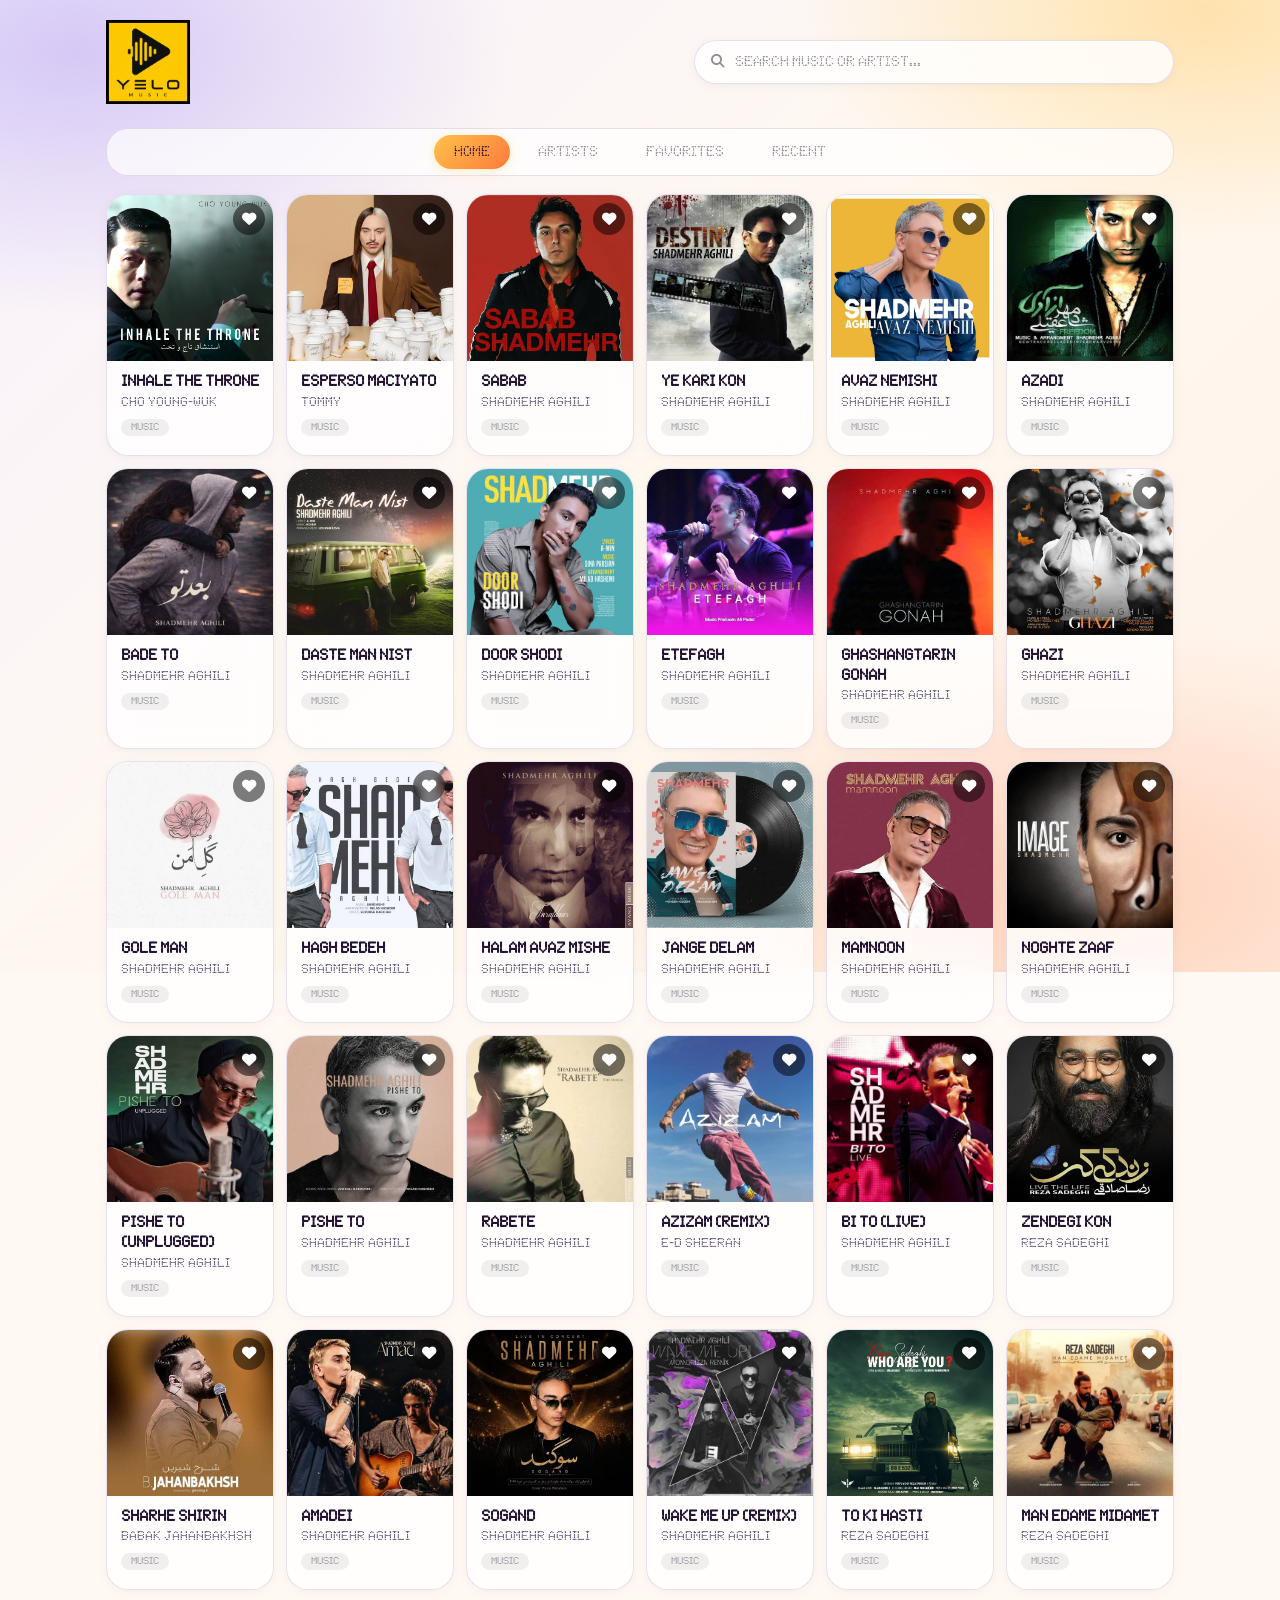
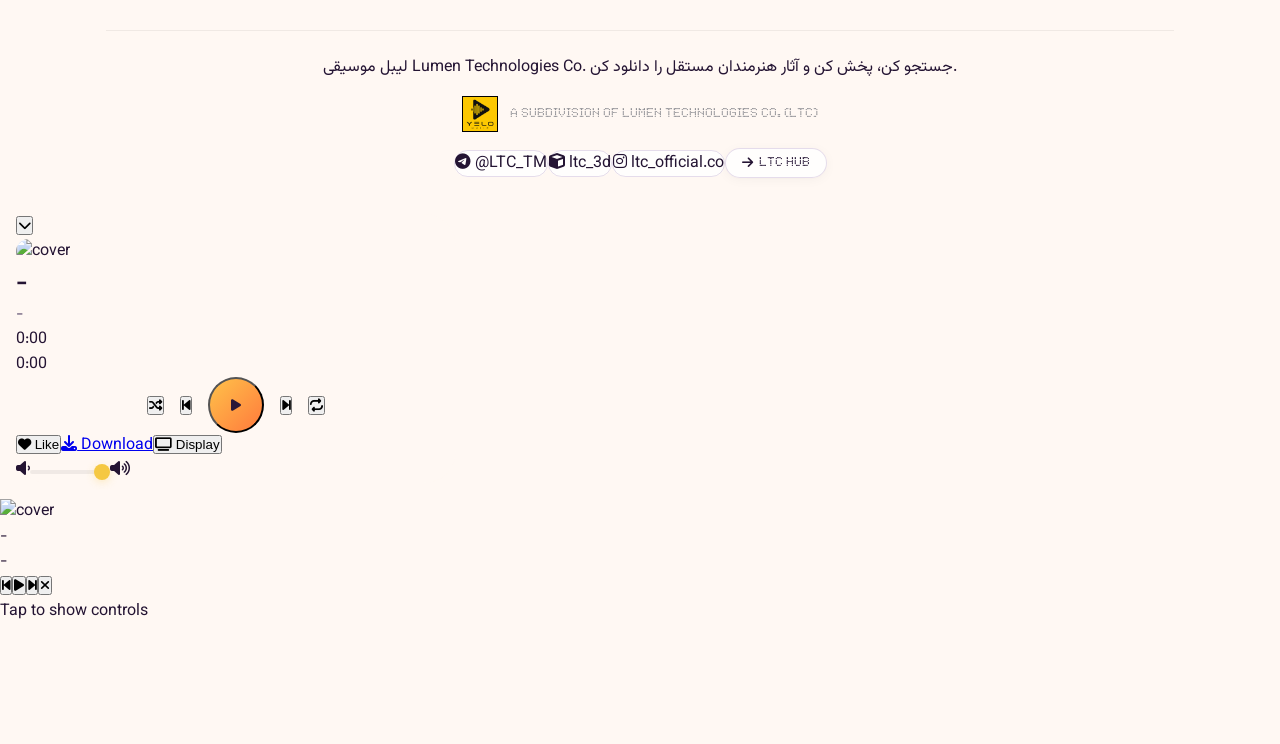
==== index.html @ 880eda94 "Set Chrome toolbar color to the light site theme" ====
<!DOCTYPE html>
<html lang="fa" dir="ltr">
<head>
    <meta charset="UTF-8">
    <meta name="viewport" content="width=device-width, initial-scale=1.0, viewport-fit=cover">
    <meta name="color-scheme" content="light">
    <meta name="theme-color" content="#fff8f3">
    <meta name="google-site-verification" content="eckEmKRcxO2-v0_uGxKgiAfYmNxzAT6_36wGXXYYWFs" />
    <title>YELO Music | Lumen Technologies Co.</title>
    <meta name="description" content="YELO Music — لیبل موسیقی Lumen Technologies Co. پخش و دانلود آثار هنرمندان مستقل.">
    <meta name="robots" content="index, follow">
    <link rel="canonical" href="https://mhmahdavi1391.github.io/yelo/">
    <link rel="icon" type="image/jpeg" href="logo.jpg">
    <link rel="stylesheet" href="https://cdnjs.cloudflare.com/ajax/libs/font-awesome/6.5.1/css/all.min.css">
    <link rel="stylesheet" href="https://cdnjs.cloudflare.com/ajax/libs/animate.css/4.1.1/animate.min.css">
    <link rel="stylesheet" href="https://unpkg.com/aos@2.3.4/dist/aos.css">
    <link rel="stylesheet" href="style.css">
    <link rel="stylesheet" href="mobile.css">
    <link rel="stylesheet" href="yelo-theme.css">
</head>
<body class="theme-light">
<div class="container" id="app">
    <header class="header">
        <div class="header-top">
            <div class="logo-wrapper"><img src="logo.jpg" alt="YELO Music" class="logo-img"></div>
            <div class="search-wrapper"><div class="search-box"><i class="fas fa-search search-icon"></i><input type="text" id="searchInput" class="search-input" placeholder="Search music or artist..." autocomplete="off"><button id="clearSearch" class="clear-btn" style="display: none;"><i class="fas fa-times"></i></button></div></div>
            <button id="themeToggle" class="theme-btn" type="button" hidden aria-hidden="true"></button>
        </div>
    </header>
    <div class="tabs" id="tabsContainer"><button class="tab-btn active" data-tab="home" type="button">Home</button><button class="tab-btn" data-tab="artists" type="button">Artists</button><button class="tab-btn" data-tab="favorites" type="button">Favorites</button><button class="tab-btn" data-tab="recent" type="button">Recent</button></div>
    <section class="songs-section"><div id="songGrid" class="song-grid"></div><div id="noResults" class="no-results" style="display: none;"><i class="fas fa-music"></i><p>Nothing was found.</p></div></section>
    <footer class="footer">
        <p class="footer-note">لیبل موسیقی Lumen Technologies Co. جستجو کن، پخش کن و آثار هنرمندان مستقل را دانلود کن.</p>
        <div class="footer-content"><img src="logo.jpg" alt="YELO" class="footer-logo"><span>A subdivision of Lumen Technologies Co. (LTC)</span></div>
        <div class="footer-social"><a href="https://t.me/LTC_TM" target="_blank" rel="noopener noreferrer"><i class="fab fa-telegram"></i> @LTC_TM</a><a href="https://t.me/ltc_3d" target="_blank" rel="noopener noreferrer"><i class="fa-solid fa-cube"></i> ltc_3d</a><a href="https://www.instagram.com/ltc_official.co/" target="_blank" rel="noopener noreferrer"><i class="fab fa-instagram"></i> ltc_official.co</a><a href="https://lt-c.iddns.ir" class="back-link"><i class="fas fa-arrow-right"></i> LTC HUB</a></div>
    </footer>
</div>
<div class="mini-player" id="miniPlayer"><div class="mini-player-inner"><img src="" alt="cover" class="mini-cover" id="miniCover"><div class="mini-info" id="miniInfoClick"><div class="mini-title" id="miniTitle">-</div><div class="mini-artist" id="miniArtist">-</div></div><div class="mini-progress"><span class="mini-time" id="miniCurrentTime">0:00</span><div class="mini-progress-bar" id="miniProgressBar"><div class="mini-progress-fill" id="miniProgressFill"></div></div><span class="mini-time" id="miniTotalTime">0:00</span></div><div class="mini-controls"><button class="mini-btn" id="miniShuffle" type="button"><i class="fas fa-random"></i></button><button class="mini-btn" id="miniPrev" type="button"><i class="fas fa-step-backward"></i></button><button class="mini-btn play-btn" id="miniPlay" type="button"><i class="fas fa-play"></i></button><button class="mini-btn" id="miniNext" type="button"><i class="fas fa-step-forward"></i></button><button class="mini-btn loop-btn" id="miniLoop" type="button"><i class="fas fa-repeat"></i></button></div><div class="mini-volume"><i class="fas fa-volume-up" id="volumeIcon"></i><input type="range" id="volumeSlider" class="volume-slider" min="0" max="1" step="0.01" value="1"></div><div class="mini-actions"><button class="mini-btn like-btn" id="miniLike" type="button"><i class="fas fa-heart"></i></button><a href="#" id="miniDownload" class="mini-btn" download><i class="fas fa-download"></i></a><button class="mini-btn" id="miniExpand" type="button"><i class="fas fa-expand"></i></button><button class="mini-btn" id="miniDisplay" type="button"><i class="fas fa-tv"></i></button></div></div></div>
<div class="full-player" id="fullPlayer"><div class="full-player-backdrop" id="fullPlayerBackdrop"></div><div class="full-player-content"><button class="full-close" id="fullClose" type="button"><i class="fas fa-chevron-down"></i></button><div class="full-cover-wrap"><img src="" alt="cover" class="full-cover" id="fullCover"></div><div class="full-info"><h2 class="full-title" id="fullTitle">-</h2><p class="full-artist" id="fullArtist">-</p></div><div class="full-progress"><span class="full-time" id="fullCurrentTime">0:00</span><div class="full-progress-bar" id="fullProgressBar"><div class="full-progress-fill" id="fullProgressFill"></div></div><span class="full-time" id="fullTotalTime">0:00</span></div><div class="full-controls"><button class="full-btn" id="fullShuffle" type="button"><i class="fas fa-random"></i></button><button class="full-btn" id="fullPrev" type="button"><i class="fas fa-step-backward"></i></button><button class="full-btn full-play" id="fullPlay" type="button"><i class="fas fa-play"></i></button><button class="full-btn" id="fullNext" type="button"><i class="fas fa-step-forward"></i></button><button class="full-btn" id="fullLoop" type="button"><i class="fas fa-repeat"></i></button></div><div class="full-actions"><button class="full-action-btn" id="fullLike" type="button"><i class="fas fa-heart"></i> Like</button><a href="#" id="fullDownload" class="full-action-btn" download><i class="fas fa-download"></i> Download</a><button class="full-action-btn" id="fullDisplay" type="button"><i class="fas fa-tv"></i> Display</button></div><div class="full-volume"><i class="fas fa-volume-down"></i><input type="range" id="fullVolumeSlider" class="volume-slider" min="0" max="1" step="0.01" value="1"><i class="fas fa-volume-up"></i></div></div></div>
<div class="display-mode" id="displayMode"><div class="display-bg" id="displayBg"></div><div class="display-blur" id="displayBlur"></div><div class="display-center"><img src="" alt="cover" class="display-cover" id="displayCover"><div class="display-meta" id="displayMeta"><div class="display-title" id="displayTitle">-</div><div class="display-artist" id="displayArtist">-</div></div></div><div class="display-controls" id="displayControls"><button class="display-btn" id="displayPrev" type="button"><i class="fas fa-step-backward"></i></button><button class="display-btn display-play" id="displayPlay" type="button"><i class="fas fa-play"></i></button><button class="display-btn" id="displayNext" type="button"><i class="fas fa-step-forward"></i></button><button class="display-btn display-exit" id="displayExit" type="button"><i class="fas fa-times"></i></button></div><div class="display-hint" id="displayHint">Tap to show controls</div></div>
<script src="script.js"></script>
<script>document.body.classList.remove('theme-dark');document.body.classList.add('theme-light');</script>
<script src="https://unpkg.com/aos@2.3.4/dist/aos.js"></script>
<script src="https://cdn.jsdelivr.net/npm/gsap@3.12.5/dist/gsap.min.js"></script>
<script src="motion.js"></script>
</body>
</html>
---- style.css ----
/* ===== Reset & Variables ===== */
@font-face {
    font-family: 'CustomFont';
    src: url('./font.ttf') format('truetype');
    font-weight: normal;
    font-style: normal;
    font-display: swap;
}

:root {
    --bg-primary: #faf6f0;
    --bg-surface: rgba(255, 255, 255, 0.7);
    --bg-card: rgba(255, 255, 255, 0.85);
    --bg-elevated: #f5efe7;
    --text-primary: #1c1c1e;
    --text-secondary: #6c6c70;
    --text-muted: #8e8e93;
    --border-subtle: rgba(0, 0, 0, 0.06);
    --shadow-soft: 0 2px 12px rgba(0, 0, 0, 0.04), 0 1px 2px rgba(0, 0, 0, 0.02);
    --shadow-hover: 0 8px 30px rgba(0, 0, 0, 0.08);
    --shadow-glass: 0 8px 32px rgba(0, 0, 0, 0.12);
    --radius-lg: 24px;
    --radius-md: 16px;
    --radius-sm: 12px;
    --font-family: 'CustomFont', 'Inter', -apple-system, system-ui, sans-serif;
    --accent-yellow: #f5c842;
    --accent-yellow-dark: #d4a830;
    --accent-yellow-light: #fae27a;
    --glass-bg: rgba(255, 255, 255, 0.15);
    --glass-border: rgba(255, 255, 255, 0.2);
}

@media (prefers-color-scheme: dark) {
    :root {
        --bg-primary: #1a170f;
        --bg-surface: rgba(42, 37, 26, 0.8);
        --bg-card: rgba(54, 47, 32, 0.85);
        --bg-elevated: #443b28;
        --text-primary: #f5f0e6;
        --text-secondary: #bfb5a6;
        --text-muted: #8a7f6e;
        --border-subtle: rgba(255, 235, 180, 0.08);
        --shadow-soft: 0 2px 12px rgba(0, 0, 0, 0.4);
        --shadow-hover: 0 8px 30px rgba(0, 0, 0, 0.6);
        --shadow-glass: 0 8px 32px rgba(0, 0, 0, 0.5);
        --glass-bg: rgba(42, 37, 26, 0.3);
        --glass-border: rgba(255, 255, 255, 0.05);
    }
}

* {
    margin: 0;
    padding: 0;
    box-sizing: border-box;
}

body {
    font-family: var(--font-family);
    background: var(--bg-primary);
    color: var(--text-primary);
    min-height: 100vh;
    padding-bottom: 120px;
    transition: background 0.2s, color 0.2s;
}

.container {
    max-width: 1100px;
    margin: 0 auto;
    padding: 20px 16px;
}

/* ===== Header ===== */
.header {
    width: 100%;
    margin-bottom: 24px;
}

.header-top {
    display: flex;
    flex-direction: column;
    gap: 16px;
    align-items: center;
}

@media (min-width: 600px) {
    .header-top {
        flex-direction: row;
        justify-content: space-between;
        align-items: center;
    }
}

.logo-wrapper {
    flex-shrink: 0;
}

.logo-img {
    height: 52px;
    width: 52px;
    object-fit: cover;
    display: block;
    border-radius: 0;
    box-shadow: 0 2px 8px rgba(0, 0, 0, 0.08);
}

.search-wrapper {
    flex: 1;
    max-width: 480px;
    width: 100%;
}

.search-box {
    display: flex;
    align-items: center;
    background: var(--bg-surface);
    backdrop-filter: blur(12px);
    -webkit-backdrop-filter: blur(12px);
    border-radius: 30px;
    padding: 0 16px;
    border: 1px solid var(--glass-border);
    box-shadow: var(--shadow-soft);
    transition: all 0.3s ease;
}
.search-box:focus-within {
    border-color: var(--accent-yellow);
    box-shadow: 0 0 0 4px rgba(245, 200, 66, 0.15), var(--shadow-soft);
}

.search-icon {
    color: var(--text-muted);
    font-size: 0.85rem;
    margin-right: 10px;
}

.search-input {
    flex: 1;
    border: none;
    outline: none;
    background: transparent;
    padding: 12px 0;
    font-size: 0.9rem;
    color: var(--text-primary);
    font-family: var(--font-family);
}
.search-input::placeholder {
    color: var(--text-muted);
}

.clear-btn {
    background: none;
    border: none;
    color: var(--text-muted);
    cursor: pointer;
    padding: 6px;
    font-size: 0.75rem;
    transition: color 0.2s;
}
.clear-btn:hover {
    color: var(--text-primary);
}

/* ===== Tabs ===== */
.tabs {
    display: flex;
    gap: 8px;
    margin-bottom: 24px;
    border-bottom: 1px solid var(--border-subtle);
    padding-bottom: 12px;
    flex-wrap: wrap;
}

.tab-btn {
    padding: 8px 20px;
    border: none;
    background: transparent;
    color: var(--text-muted);
    font-family: var(--font-family);
    font-size: 0.9rem;
    font-weight: 500;
    cursor: pointer;
    border-radius: 20px;
    transition: all 0.3s ease;
}
.tab-btn:hover {
    color: var(--text-primary);
    background: var(--bg-surface);
    backdrop-filter: blur(8px);
}
.tab-btn.active {
    color: var(--text-primary);
    background: var(--accent-yellow);
    box-shadow: 0 2px 12px rgba(245, 200, 66, 0.3);
}
@media (prefers-color-scheme: dark) {
    .tab-btn.active {
        color: #1a170f;
    }
}

/* ===== لیست همه صفحات با FLEXBOX ===== */
.song-grid {
    display: flex;
    flex-wrap: wrap;
    gap: 20px;
    width: 100%;
    padding: 0;
    margin: 0;
}

.song-card {
    flex: 0 0 calc(20% - 16px);
    min-width: 160px;
    max-width: 220px;
    background: var(--bg-card);
    backdrop-filter: blur(12px);
    -webkit-backdrop-filter: blur(12px);
    border-radius: var(--radius-md);
    overflow: hidden;
    box-shadow: var(--shadow-soft);
    border: 1px solid var(--glass-border);
    transition: all 0.3s cubic-bezier(0.4, 0, 0.2, 1);
    cursor: pointer;
    text-decoration: none;
    color: inherit;
    display: block;
    position: relative;
}

/* ===== Artist Grid ===== */
.artist-grid {
    display: flex;
    flex-wrap: wrap;
    gap: 20px;
    width: 100%;
    padding: 0;
    margin: 0;
}

.artist-card {
    flex: 0 0 calc(20% - 16px);
    min-width: 160px;
    max-width: 220px;
    background: var(--bg-card);
    backdrop-filter: blur(12px);
    -webkit-backdrop-filter: blur(12px);
    border-radius: var(--radius-md);
    overflow: hidden;
    box-shadow: var(--shadow-soft);
    border: 1px solid var(--glass-border);
    transition: all 0.3s cubic-bezier(0.4, 0, 0.2, 1);
    cursor: pointer;
    text-decoration: none;
    color: inherit;
    display: block;
    text-align: center;
}

/* ===== Responsive با FLEX ===== */
@media (max-width: 1024px) {
    .song-card, .artist-card {
        flex: 0 0 calc(25% - 15px);
        min-width: 140px;
    }
}

@media (max-width: 820px) {
    .song-card, .artist-card {
        flex: 0 0 calc(33.333% - 14px);
        min-width: 120px;
    }
}

@media (max-width: 550px) {
    .song-grid, .artist-grid {
        gap: 14px;
    }
    .song-card, .artist-card {
        flex: 0 0 calc(50% - 10px);
        min-width: 100px;
    }
}

@media (max-width: 380px) {
    .song-card, .artist-card {
        flex: 0 0 calc(50% - 8px);
        min-width: 80px;
    }
}

.song-card-cover {
    width: 100%;
    aspect-ratio: 1/1;
    object-fit: cover;
    display: block;
    background: var(--bg-card);
}

.song-card-info {
    padding: 12px 14px 16px;
}
.song-card-title {
    font-weight: 600;
    font-size: 0.95rem;
    margin-bottom: 2px;
    line-height: 1.3;
    font-family: var(--font-family);
    color: var(--text-primary);
}
.song-card-artist {
    font-weight: 400;
    font-size: 0.8rem;
    color: var(--text-secondary);
    font-family: var(--font-family);
}
.song-card-badge {
    display: inline-block;
    margin-top: 8px;
    font-size: 0.65rem;
    padding: 2px 10px;
    border-radius: 20px;
    background: var(--border-subtle);
    color: var(--text-muted);
    font-family: var(--font-family);
}

.favorite-btn {
    position: absolute;
    top: 8px;
    right: 8px;
    background: rgba(0,0,0,0.5);
    border: none;
    border-radius: 50%;
    width: 32px;
    height: 32px;
    color: #fff;
    cursor: pointer;
    transition: all 0.3s ease;
    display: flex;
    align-items: center;
    justify-content: center;
    font-size: 0.9rem;
    backdrop-filter: blur(4px);
}
.favorite-btn:hover {
    transform: scale(1.15);
}
.favorite-btn.active {
    color: #ff3b30;
}
.favorite-btn.active i {
    font-weight: 900;
    animation: heartBeat 0.3s ease;
}

@keyframes heartBeat {
    0% { transform: scale(1); }
    50% { transform: scale(1.3); }
    100% { transform: scale(1); }
}

.artist-card-cover {
    width: 100%;
    aspect-ratio: 1/1;
    object-fit: cover;
    display: block;
    background: var(--bg-card);
}

.artist-card-name {
    padding: 14px 10px;
    font-weight: 600;
    font-size: 0.9rem;
    font-family: var(--font-family);
    color: var(--text-primary);
    word-wrap: break-word;
    overflow-wrap: break-word;
    line-height: 1.3;
}

.artist-card-count {
    font-size: 0.7rem;
    color: var(--text-muted);
    font-family: var(--font-family);
    margin-top: 3px;
    display: block;
}

.song-card:hover, .artist-card:hover {
    transform: translateY(-6px) scale(1.02);
    box-shadow: var(--shadow-hover);
    border-color: var(--accent-yellow);
}
.song-card:active, .artist-card:active {
    transform: scale(0.97);
}

/* ===== No Results ===== */
.no-results {
    text-align: center;
    padding: 60px 20px;
    color: var(--text-muted);
}
.no-results i {
    font-size: 2.4rem;
    margin-bottom: 12px;
    opacity: 0.4;
}
.no-results p {
    font-family: var(--font-family);
}

/* ===== Footer ===== */
.footer {
    margin-top: 40px;
    padding-top: 24px;
    border-top: 1px solid var(--border-subtle);
    display: flex;
    flex-direction: column;
    align-items: center;
    gap: 16px;
    text-align: center;
}

.footer-content {
    display: flex;
    align-items: center;
    gap: 12px;
    flex-wrap: wrap;
    justify-content: center;
}
.footer-logo {
    height: 32px;
    width: 32px;
    object-fit: cover;
    border-radius: 0;
}
.footer-content span {
    font-size: 0.8rem;
    color: var(--text-muted);
    font-family: var(--font-family);
}

.back-link {
    display: inline-flex;
    align-items: center;
    gap: 6px;
    color: var(--text-muted);
    text-decoration: none;
    font-size: 0.8rem;
    padding: 6px 16px;
    border-radius: 20px;
    background: var(--bg-surface);
    backdrop-filter: blur(8px);
    border: 1px solid var(--glass-border);
    box-shadow: var(--shadow-soft);
    transition: all 0.3s ease;
    font-family: var(--font-family);
}
.back-link:hover {
    background: var(--bg-card);
    color: var(--text-primary);
    transform: translateX(-4px);
}

/* ===== Mini Player (Glassmorphism) ===== */
.mini-player {
    position: fixed;
    bottom: 20px;
    left: 50%;
    transform: translateX(-50%);
    width: calc(100% - 40px);
    max-width: 900px;
    background: var(--bg-surface);
    backdrop-filter: blur(20px);
    -webkit-backdrop-filter: blur(20px);
    border-radius: var(--radius-lg);
    border: 1px solid var(--glass-border);
    box-shadow: var(--shadow-glass);
    padding: 12px 20px;
    z-index: 1000;
    display: none;
    transition: all 0.4s cubic-bezier(0.4, 0, 0.2, 1);
}
.mini-player.active {
    display: block;
    animation: slideUp 0.4s cubic-bezier(0.4, 0, 0.2, 1);
}

@keyframes slideUp {
    from {
        opacity: 0;
        transform: translateX(-50%) translateY(30px);
    }
    to {
        opacity: 1;
        transform: translateX(-50%) translateY(0);
    }
}

.mini-player-inner {
    display: flex;
    align-items: center;
    gap: 14px;
    flex-wrap: wrap;
}

.mini-cover {
    width: 50px;
    height: 50px;
    object-fit: cover;
    border-radius: var(--radius-sm);
    flex-shrink: 0;
    box-shadow: 0 2px 8px rgba(0,0,0,0.1);
}

.mini-info {
    flex: 1;
    min-width: 100px;
}
.mini-title {
    font-weight: 600;
    font-size: 0.85rem;
    font-family: var(--font-family);
}
.mini-artist {
    font-size: 0.7rem;
    color: var(--text-secondary);
    font-family: var(--font-family);
}

.mini-progress {
    flex: 1;
    min-width: 80px;
    display: flex;
    align-items: center;
    gap: 10px;
}
.mini-progress-bar {
    flex: 1;
    height: 6px;
    background: var(--border-subtle);
    border-radius: 6px;
    cursor: pointer;
    position: relative;
    touch-action: none;
    user-select: none;
    -webkit-user-select: none;
}
.mini-progress-fill {
    height: 100%;
    background: var(--accent-yellow);
    border-radius: 6px;
    width: 0%;
    transition: width 0.05s linear;
    position: relative;
}
.mini-progress-fill::after {
    content: '';
    position: absolute;
    right: -6px;
    top: 50%;
    transform: translateY(-50%);
    width: 16px;
    height: 16px;
    background: var(--accent-yellow);
    border-radius: 50%;
    box-shadow: 0 2px 8px rgba(245, 200, 66, 0.4);
    opacity: 0;
    transition: opacity 0.2s ease;
}
.mini-progress-bar:hover .mini-progress-fill::after,
.mini-progress-bar.dragging .mini-progress-fill::after {
    opacity: 1;
}
.mini-time {
    font-size: 0.6rem;
    color: var(--text-muted);
    min-width: 32px;
    font-family: var(--font-family);
}

.mini-controls {
    display: flex;
    align-items: center;
    gap: 4px;
    flex-shrink: 0;
}
.mini-btn {
    background: none;
    border: none;
    color: var(--text-primary);
    font-size: 1.1rem;
    cursor: pointer;
    padding: 6px;
    transition: all 0.2s ease;
    width: 36px;
    height: 36px;
    display: flex;
    align-items: center;
    justify-content: center;
    border-radius: 50%;
}
.mini-btn:hover {
    background: rgba(245, 200, 66, 0.15);
    transform: scale(1.1);
}
.mini-btn:active {
    transform: scale(0.9);
}
.mini-btn.play-btn {
    background: var(--accent-yellow);
    color: #1a170f;
    width: 42px;
    height: 42px;
    font-size: 1.1rem;
    box-shadow: 0 2px 12px rgba(245, 200, 66, 0.3);
}
.mini-btn.play-btn:hover {
    background: var(--accent-yellow-dark);
    transform: scale(1.1);
}
.mini-btn.like-btn.active {
    color: #ff3b30;
}
.mini-btn.like-btn.active i {
    font-weight: 900;
}
.mini-btn.like-btn:hover {
    background: rgba(255, 59, 48, 0.15);
}
.mini-btn.loop-btn.active {
    color: var(--accent-yellow);
}

.mini-actions {
    display: flex;
    align-items: center;
    gap: 2px;
    flex-shrink: 0;
}

/* ===== Song Page Styles ===== */
.player-container {
    max-width: 1100px;
    margin: 0 auto;
    padding: 20px 16px;
}

.page-logo {
    display: flex;
    justify-content: center;
    margin-bottom: 12px;
}
.page-logo img {
    width: 64px;
    height: 64px;
    object-fit: cover;
    border-radius: 0;
    box-shadow: 0 2px 8px rgba(0,0,0,0.08);
}

.back-nav {
    width: 100%;
    margin-bottom: 20px;
}
.back-btn {
    display: inline-flex;
    align-items: center;
    gap: 6px;
    color: var(--text-muted);
    text-decoration: none;
    font-size: 0.85rem;
    font-weight: 400;
    padding: 6px 14px;
    border-radius: 20px;
    background: var(--bg-surface);
    backdrop-filter: blur(8px);
    border: 1px solid var(--glass-border);
    box-shadow: var(--shadow-soft);
    transition: all 0.3s ease;
    font-family: var(--font-family);
}
.back-btn:hover {
    background: var(--bg-card);
    color: var(--text-primary);
    transform: translateX(-4px);
}

.player-layout {
    display: flex;
    flex-direction: column;
    gap: 32px;
    width: 100%;
}

@media (min-width: 820px) {
    .player-layout {
        flex-direction: row;
        align-items: center;
        gap: 48px;
    }
    .player-left {
        flex: 1.2;
        order: 1;
        display: flex;
        flex-direction: column;
        gap: 28px;
        max-width: 500px;
    }
    .player-right {
        flex: 1;
        order: 2;
        display: flex;
        justify-content: center;
        align-items: center;
        max-width: 440px;
    }
    .cover-wrapper {
        width: 100%;
        aspect-ratio: 1/1;
        max-width: 440px;
    }
    .song-info {
        text-align: left;
        padding: 0;
    }
    .custom-player {
        max-width: 100%;
    }
}

@media (max-width: 819px) {
    .player-layout {
        flex-direction: column;
        align-items: center;
        gap: 24px;
    }
    .player-left {
        order: 2;
        width: 100%;
        display: flex;
        flex-direction: column;
        align-items: center;
        gap: 20px;
    }
    .player-right {
        order: 1;
        width: 100%;
        display: flex;
        justify-content: center;
        padding: 0 12px;
    }
    .cover-wrapper {
        width: 100%;
        max-width: 380px;
        aspect-ratio: 1/1;
    }
    .song-info {
        text-align: center;
        padding: 0 8px;
    }
    .custom-player {
        max-width: 420px;
        width: 100%;
    }
}

.cover-wrapper {
    border-radius: var(--radius-lg);
    overflow: hidden;
    box-shadow: var(--shadow-soft), 0 0 0 1px var(--border-subtle);
    transition: transform 0.4s cubic-bezier(0.34, 1.56, 0.64, 1), box-shadow 0.3s;
    background: var(--bg-surface);
}
.cover-wrapper:hover {
    transform: scale(1.02);
    box-shadow: var(--shadow-hover), 0 0 0 1px var(--border-subtle);
}
.cover-large {
    width: 100%;
    height: 100%;
    object-fit: cover;
    display: block;
    transition: transform 0.6s ease;
}
.cover-wrapper:hover .cover-large {
    transform: scale(1.04);
}

.song-title {
    font-size: clamp(1.6rem, 4vw, 2.4rem);
    font-weight: 700;
    letter-spacing: -0.5px;
    margin-bottom: 2px;
    line-height: 1.2;
    font-family: var(--font-family);
}
.song-artist {
    font-size: clamp(1rem, 1.5vw, 1.2rem);
    font-weight: 400;
    color: var(--text-secondary);
    font-family: var(--font-family);
}
.song-desc {
    font-size: 0.85rem;
    color: var(--text-muted);
    margin-top: 4px;
    font-family: var(--font-family);
}

.custom-player {
    width: 100%;
    display: flex;
    flex-direction: column;
    gap: 18px;
    padding: 4px 0;
}

.player-controls {
    display: flex;
    align-items: center;
    justify-content: center;
    gap: clamp(18px, 4vw, 36px);
}
.ctrl-btn {
    background: none;
    border: none;
    color: var(--text-primary);
    font-size: 1.3rem;
    cursor: pointer;
    padding: 6px;
    border-radius: 50%;
    width: 44px;
    height: 44px;
    display: flex;
    align-items: center;
    justify-content: center;
    transition: all 0.2s ease;
    touch-action: manipulation;
}
.ctrl-btn i {
    font-size: inherit;
    color: inherit;
}
.ctrl-btn:hover {
    background: rgba(245, 200, 66, 0.15);
    transform: scale(1.1);
}
.ctrl-btn:active {
    transform: scale(0.9);
}
.ctrl-btn.play-btn {
    font-size: clamp(2rem, 3.5vw, 2.6rem);
    width: clamp(58px, 8vw, 76px);
    height: clamp(58px, 8vw, 76px);
    background: var(--accent-yellow);
    color: #1a170f;
    border-radius: 50%;
    box-shadow: 0 4px 16px rgba(245, 200, 66, 0.3);
    transition: all 0.3s ease;
}
.ctrl-btn.play-btn:hover {
    transform: scale(1.08);
    box-shadow: 0 4px 24px rgba(245, 200, 66, 0.5);
}
.ctrl-btn.play-btn:active {
    transform: scale(0.9);
}

.progress-container {
    display: flex;
    align-items: center;
    gap: 12px;
    direction: ltr;
}
.progress-time {
    font-size: 0.7rem;
    font-weight: 400;
    color: var(--text-muted);
    min-width: 38px;
    font-variant-numeric: tabular-nums;
    letter-spacing: 0.2px;
    font-family: var(--font-family);
}
.progress-bar {
    flex: 1;
    height: 6px;
    background: var(--border-subtle);
    border-radius: 6px;
    cursor: pointer;
    position: relative;
    touch-action: none;
    user-select: none;
    -webkit-user-select: none;
    transition: height 0.2s ease;
}
.progress-bar:hover {
    height: 8px;
}
.progress-fill {
    position: absolute;
    top: 0;
    left: 0;
    height: 100%;
    background: var(--accent-yellow);
    border-radius: 6px;
    width: 0%;
    pointer-events: none;
    transition: width 0.05s linear;
}
.progress-fill::after {
    content: '';
    position: absolute;
    right: -6px;
    top: 50%;
    transform: translateY(-50%);
    width: 18px;
    height: 18px;
    background: var(--accent-yellow);
    border-radius: 50%;
    box-shadow: 0 2px 8px rgba(245, 200, 66, 0.4);
    opacity: 0;
    transition: opacity 0.2s ease;
}
.progress-bar:hover .progress-fill::after,
.progress-bar.dragging .progress-fill::after {
    opacity: 1;
}

.volume-control {
    display: flex;
    align-items: center;
    justify-content: center;
    gap: 8px;
    margin-top: 2px;
    opacity: 0.5;
    transition: opacity 0.2s;
    direction: ltr;
}
.volume-control:hover {
    opacity: 1;
}
.volume-control i {
    color: var(--text-muted);
    font-size: 0.8rem;
}
.volume-slider {
    width: 80px;
    height: 4px;
    -webkit-appearance: none;
    appearance: none;
    background: var(--border-subtle);
    border-radius: 4px;
    outline: none;
    touch-action: none;
}
.volume-slider::-webkit-slider-thumb {
    -webkit-appearance: none;
    appearance: none;
    width: 16px;
    height: 16px;
    border-radius: 50%;
    background: var(--accent-yellow);
    cursor: pointer;
    border: none;
    box-shadow: 0 2px 8px rgba(245, 200, 66, 0.3);
}
.volume-slider::-moz-range-thumb {
    width: 16px;
    height: 16px;
    border-radius: 50%;
    background: var(--accent-yellow);
    cursor: pointer;
    border: none;
}

.action-bar {
    display: flex;
    align-items: center;
    justify-content: center;
    gap: 20px;
    margin-top: 6px;
    flex-wrap: wrap;
}
.action-btn {
    background: var(--bg-surface);
    backdrop-filter: blur(8px);
    border: 1px solid var(--glass-border);
    border-radius: 40px;
    padding: 8px 18px;
    font-size: 0.8rem;
    font-weight: 500;
    color: var(--text-secondary);
    display: inline-flex;
    align-items: center;
    gap: 8px;
    cursor: pointer;
    transition: all 0.3s ease;
    box-shadow: var(--shadow-soft);
    text-decoration: none;
    touch-action: manipulation;
    font-family: var(--font-family);
}
.action-btn i {
    font-size: 0.9rem;
    color: var(--text-muted);
    transition: color 0.2s;
}
.action-btn:hover {
    background: var(--bg-card);
    border-color: var(--accent-yellow);
    color: var(--text-primary);
    transform: translateY(-2px);
    box-shadow: var(--shadow-hover);
}
.action-btn:active {
    transform: scale(0.96);
}
.action-btn.loop-active {
    border-color: var(--accent-yellow);
    background: rgba(245, 200, 66, 0.15);
    color: var(--accent-yellow);
}
.action-btn.loop-active i {
    color: var(--accent-yellow);
}

.video-wrapper {
    width: 100%;
    max-width: 480px;
    border-radius: var(--radius-md);
    overflow: hidden;
    background: #000;
    box-shadow: var(--shadow-soft);
}
.video-wrapper video {
    width: 100%;
    display: block;
    aspect-ratio: 16/9;
    object-fit: cover;
    background: #0a0a0b;
}

.error-msg {
    text-align: center;
    padding: 40px 20px;
    color: var(--text-muted);
    font-family: var(--font-family);
}
.error-msg i {
    font-size: 2.8rem;
    margin-bottom: 12px;
    opacity: 0.4;
}

/* ===== Responsive ===== */
@media (max-width: 500px) {
    .tabs {
        gap: 4px;
    }
    .tab-btn {
        padding: 6px 14px;
        font-size: 0.8rem;
    }
    .ctrl-btn {
        width: 36px;
        height: 36px;
        font-size: 1rem;
    }
    .ctrl-btn.play-btn {
        width: 52px;
        height: 52px;
        font-size: 1.7rem;
    }
    .player-controls {
        gap: 14px;
    }
    .progress-time {
        font-size: 0.6rem;
        min-width: 30px;
    }
    .volume-slider {
        width: 56px;
    }
    .volume-control i {
        font-size: 0.7rem;
    }
    .back-btn {
        font-size: 0.75rem;
        padding: 4px 12px;
    }
    .action-btn {
        padding: 6px 14px;
        font-size: 0.7rem;
    }
    .mini-player {
        bottom: 12px;
        padding: 10px 14px;
        width: calc(100% - 24px);
    }
    .mini-player-inner {
        gap: 8px;
    }
    .mini-cover {
        width: 40px;
        height: 40px;
    }
    .mini-title {
        font-size: 0.75rem;
    }
    .mini-artist {
        font-size: 0.6rem;
    }
    .mini-btn {
        font-size: 0.9rem;
        width: 30px;
        height: 30px;
        padding: 4px;
    }
    .mini-btn.play-btn {
        width: 36px;
        height: 36px;
        font-size: 0.9rem;
    }
    .mini-progress {
        min-width: 60px;
        gap: 6px;
    }
    .mini-progress-bar {
        height: 4px;
    }
    .mini-time {
        font-size: 0.5rem;
        min-width: 28px;
    }
}

@media (min-width: 1024px) {
    .mini-player {
        padding: 14px 28px;
    }
}
---- mobile.css ----
@media (max-width: 720px) {
  body { padding-bottom: calc(132px + env(safe-area-inset-bottom, 0px)); }
  .container { padding: 12px 12px 8px; }
  .header-top { display: flex; flex-direction: column; align-items: center; gap: 12px; }
  .logo-wrapper { display: flex; justify-content: center; width: 100%; }
  .logo-img { width: 88px; height: 88px; object-fit: contain; }
  .search-wrapper { width: 100%; max-width: none; }
  .search-input { font-size: 16px; }
  .theme-btn, #themeToggle { display: none; }
  .tabs { display: flex; flex-wrap: wrap; justify-content: center; gap: 6px; padding: 6px; }
  .song-grid, .artist-grid { display: grid; grid-template-columns: repeat(2, minmax(0, 1fr)); gap: 10px; }
  .song-card, .artist-card { width: 100%; min-width: 0; max-width: none; flex: none; }
  .mini-player { bottom: calc(8px + env(safe-area-inset-bottom, 0px)); width: calc(100% - 16px); padding: 8px 10px; border-radius: 20px; }
  .mini-player-inner { display: grid; grid-template-columns: 40px minmax(0,1fr); gap: 6px 8px; align-items: center; }
  .mini-info, .mini-title, .mini-artist { min-width: 0; display: block; white-space: nowrap; overflow: hidden; text-overflow: ellipsis; }
  .mini-progress, .mini-controls, .mini-actions { grid-column: 1 / -1; display: flex; width: 100%; justify-content: space-evenly; align-items: center; }
  .mini-btn { width: 36px; height: 36px; min-width: 36px; min-height: 36px; flex: 0 0 36px; }
  #miniPlay.mini-btn.play-btn { width: 44px; height: 44px; min-width: 44px; min-height: 44px; flex: 0 0 44px; border-radius: 50%; padding: 0; aspect-ratio: 1; }
  .mini-volume { display: none; }
}
@media (min-width: 560px) and (max-width: 900px) {
  .song-grid, .artist-grid { grid-template-columns: repeat(3, minmax(0, 1fr)); }
}
---- yelo-theme.css ----
@import url('https://fonts.googleapis.com/css2?family=Vazirmatn:wght@400;600;700;800&display=swap');
body{font-family:Vazirmatn,'CustomFont',system-ui,sans-serif !important;background:#fff8f3 !important;color:#241433 !important}
body::before{content:"";position:fixed;inset:-8%;z-index:-1;pointer-events:none;background:radial-gradient(42% 36% at 12% 12%, rgba(124,92,230,.28), transparent 70%),radial-gradient(40% 32% at 88% 8%, rgba(255,194,74,.4), transparent 68%),radial-gradient(46% 36% at 80% 92%, rgba(255,122,60,.28), transparent 70%),linear-gradient(135deg,#f7f1ff,#fff8ef 52%,#fff1e8)}
#themeToggle,.theme-btn{display:none !important}
.header{background:transparent !important;border:0 !important;box-shadow:none !important}
.logo-img{width:84px !important;height:84px !important;object-fit:contain !important;border:0 !important;border-radius:0 !important;background:transparent !important;box-shadow:none !important}
.footer-logo{width:36px !important;height:36px !important;object-fit:contain !important;border:0 !important;background:transparent !important}
.search-box{background:rgba(255,255,255,.82) !important;border:1px solid rgba(92,48,140,.14) !important;border-radius:999px !important}
.tabs{display:flex;gap:8px;flex-wrap:wrap;justify-content:center;margin:0 0 18px;padding:6px;border:1px solid rgba(92,48,140,.14);border-radius:22px;background:rgba(255,255,255,.7)}
.tab-btn.active{background:linear-gradient(135deg,#ffc24a,#ff7a3c) !important;color:#2a1738 !important;border-radius:999px}
.song-grid,.artist-grid{display:grid !important;grid-template-columns:repeat(auto-fill,minmax(150px,1fr)) !important;gap:12px !important}
.song-card,.artist-card{width:auto !important;max-width:none !important;min-width:0 !important;flex:none !important;background:rgba(255,255,255,.78) !important;border:1px solid rgba(92,48,140,.14) !important;border-radius:22px !important;overflow:hidden}
.song-card-title,.mini-title,.full-title{color:#241433 !important}
.song-card-artist,.mini-artist,.full-artist{color:#5c4d6e !important}
.mini-player{border-radius:20px !important;background:rgba(255,255,255,.92) !important}
#miniCover,.mini-cover{width:40px !important;height:40px !important;min-width:40px !important;border-radius:50% !important;object-fit:cover !important;clip-path:circle(50%) !important;animation:none !important;transform-origin:center center}
#miniPlay{width:44px !important;height:44px !important;min-width:44px !important;min-height:44px !important;max-width:44px !important;max-height:44px !important;flex:0 0 44px !important;aspect-ratio:1 !important;padding:0 !important;border-radius:50% !important;background:linear-gradient(135deg,#ffc24a,#ff7a3c) !important;color:#2a1738 !important;box-sizing:border-box !important}
.full-btn.full-play{width:56px !important;height:56px !important;min-width:56px !important;min-height:56px !important;max-width:56px !important;flex:0 0 56px !important;aspect-ratio:1 !important;padding:0 !important;border-radius:50% !important;background:linear-gradient(135deg,#ffc24a,#ff7a3c) !important;color:#2a1738 !important}
.mini-progress-fill,.full-progress-fill{background:linear-gradient(90deg,#6d4bd6,#ff7a3c) !important}
.full-player{align-items:center !important;justify-content:center !important;padding:16px !important}
.full-player-content{width:min(440px,100%) !important;border-radius:32px !important;background:rgba(255,248,243,.94) !important}
.full-controls{display:flex !important;align-items:center !important;justify-content:center !important;gap:16px !important}
.full-cover-wrap{width:min(260px,70vw) !important;border-radius:28px !important;overflow:hidden}
.footer-social a,.back-link{border-radius:999px !important;background:rgba(255,255,255,.82) !important;border:1px solid rgba(92,48,140,.16) !important;color:#241433 !important;text-decoration:none}
@media (max-width:720px){
  .song-grid,.artist-grid{grid-template-columns:repeat(2,minmax(0,1fr)) !important}
  .mini-player-inner{display:grid !important;grid-template-columns:40px minmax(0,1fr) !important}
  .mini-controls,.mini-actions,.mini-progress{grid-column:1 / -1 !important;display:flex !important;width:100% !important;justify-content:space-evenly !important;align-items:center !important}
  .mini-volume{display:none !important}
}
@media (min-width:560px) and (max-width:900px){
  .song-grid,.artist-grid{grid-template-columns:repeat(3,minmax(0,1fr)) !important}
}
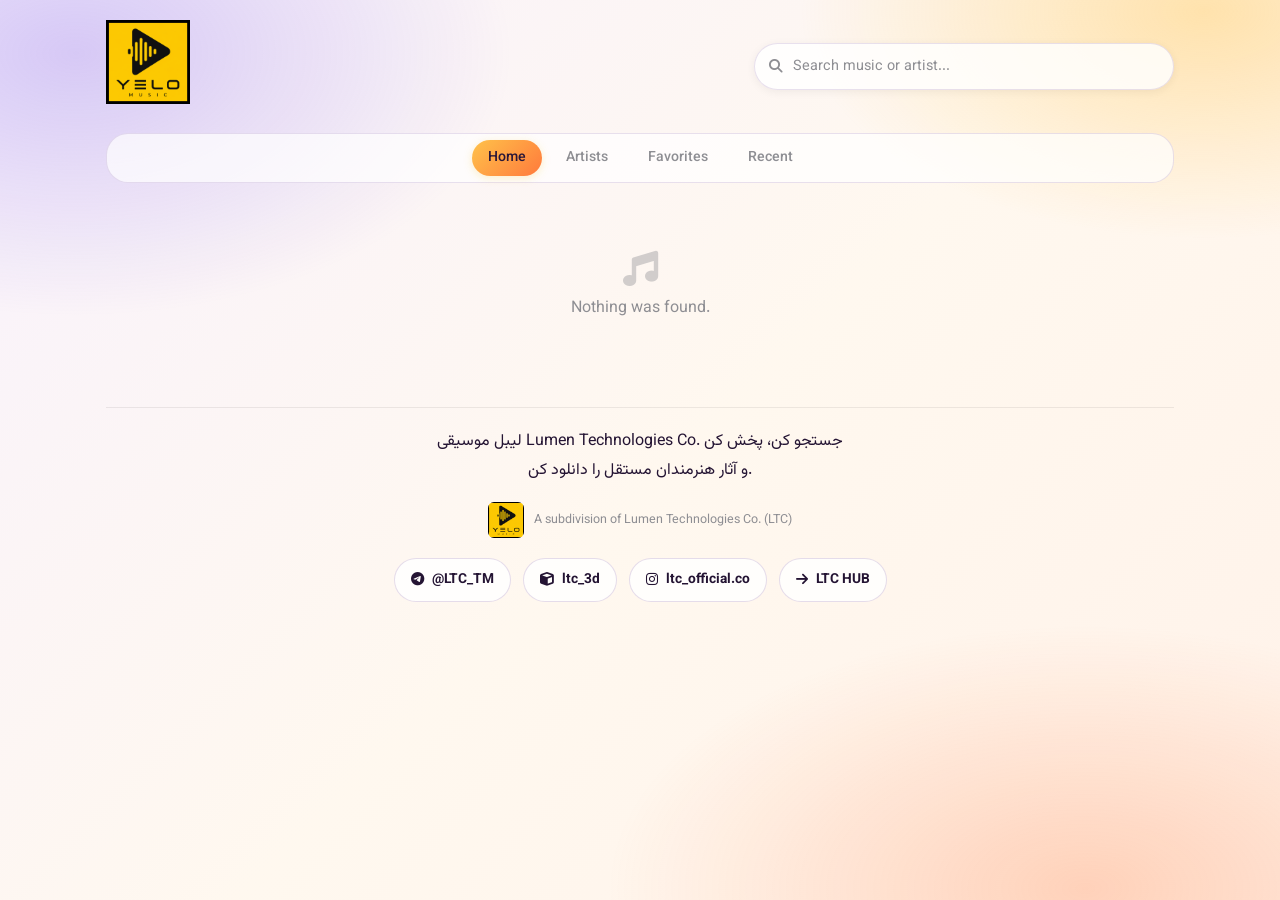
==== commit 426a0bbb: "Space out the YELO footer link buttons" ====
--- a/index.html
+++ b/index.html
@@ -32,7 +32,12 @@
     <footer class="footer">
         <p class="footer-note">لیبل موسیقی Lumen Technologies Co. جستجو کن، پخش کن و آثار هنرمندان مستقل را دانلود کن.</p>
         <div class="footer-content"><img src="logo.jpg" alt="YELO" class="footer-logo"><span>A subdivision of Lumen Technologies Co. (LTC)</span></div>
-        <div class="footer-social"><a href="https://t.me/LTC_TM" target="_blank" rel="noopener noreferrer"><i class="fab fa-telegram"></i> @LTC_TM</a><a href="https://t.me/ltc_3d" target="_blank" rel="noopener noreferrer"><i class="fa-solid fa-cube"></i> ltc_3d</a><a href="https://www.instagram.com/ltc_official.co/" target="_blank" rel="noopener noreferrer"><i class="fab fa-instagram"></i> ltc_official.co</a><a href="https://lt-c.iddns.ir" class="back-link"><i class="fas fa-arrow-right"></i> LTC HUB</a></div>
+        <div class="footer-social">
+            <a href="https://t.me/LTC_TM" target="_blank" rel="noopener noreferrer"><i class="fab fa-telegram"></i><span>@LTC_TM</span></a>
+            <a href="https://t.me/ltc_3d" target="_blank" rel="noopener noreferrer"><i class="fa-solid fa-cube"></i><span>ltc_3d</span></a>
+            <a href="https://www.instagram.com/ltc_official.co/" target="_blank" rel="noopener noreferrer"><i class="fab fa-instagram"></i><span>ltc_official.co</span></a>
+            <a href="https://lt-c.iddns.ir" class="back-link"><i class="fas fa-arrow-right"></i><span>LTC HUB</span></a>
+        </div>
     </footer>
 </div>
 <div class="mini-player" id="miniPlayer"><div class="mini-player-inner"><img src="" alt="cover" class="mini-cover" id="miniCover"><div class="mini-info" id="miniInfoClick"><div class="mini-title" id="miniTitle">-</div><div class="mini-artist" id="miniArtist">-</div></div><div class="mini-progress"><span class="mini-time" id="miniCurrentTime">0:00</span><div class="mini-progress-bar" id="miniProgressBar"><div class="mini-progress-fill" id="miniProgressFill"></div></div><span class="mini-time" id="miniTotalTime">0:00</span></div><div class="mini-controls"><button class="mini-btn" id="miniShuffle" type="button"><i class="fas fa-random"></i></button><button class="mini-btn" id="miniPrev" type="button"><i class="fas fa-step-backward"></i></button><button class="mini-btn play-btn" id="miniPlay" type="button"><i class="fas fa-play"></i></button><button class="mini-btn" id="miniNext" type="button"><i class="fas fa-step-forward"></i></button><button class="mini-btn loop-btn" id="miniLoop" type="button"><i class="fas fa-repeat"></i></button></div><div class="mini-volume"><i class="fas fa-volume-up" id="volumeIcon"></i><input type="range" id="volumeSlider" class="volume-slider" min="0" max="1" step="0.01" value="1"></div><div class="mini-actions"><button class="mini-btn like-btn" id="miniLike" type="button"><i class="fas fa-heart"></i></button><a href="#" id="miniDownload" class="mini-btn" download><i class="fas fa-download"></i></a><button class="mini-btn" id="miniExpand" type="button"><i class="fas fa-expand"></i></button><button class="mini-btn" id="miniDisplay" type="button"><i class="fas fa-tv"></i></button></div></div></div>
--- a/style.css
+++ b/style.css
@@ -1,4 +1,4 @@
-/* ===== Reset & Variables ===== */
+/* YELO Music - Optimized */
 @font-face {
     font-family: 'CustomFont';
     src: url('./font.ttf') format('truetype');
@@ -7,1136 +7,435 @@
     font-display: swap;
 }
 
-:root {
+*, *::before, *::after {
+    -webkit-tap-highlight-color: transparent;
+    box-sizing: border-box;
+}
+button, a, input, [tabindex] { outline: none !important; }
+button:focus, a:focus, input:focus { outline: none !important; box-shadow: none; }
+::selection { background: rgba(245, 200, 66, 0.35); color: inherit; }
+
+.theme-light {
     --bg-primary: #faf6f0;
-    --bg-surface: rgba(255, 255, 255, 0.7);
-    --bg-card: rgba(255, 255, 255, 0.85);
+    --bg-surface: #ffffff;
+    --bg-card: #ffffff;
     --bg-elevated: #f5efe7;
     --text-primary: #1c1c1e;
     --text-secondary: #6c6c70;
     --text-muted: #8e8e93;
-    --border-subtle: rgba(0, 0, 0, 0.06);
-    --shadow-soft: 0 2px 12px rgba(0, 0, 0, 0.04), 0 1px 2px rgba(0, 0, 0, 0.02);
-    --shadow-hover: 0 8px 30px rgba(0, 0, 0, 0.08);
-    --shadow-glass: 0 8px 32px rgba(0, 0, 0, 0.12);
-    --radius-lg: 24px;
-    --radius-md: 16px;
-    --radius-sm: 12px;
-    --font-family: 'CustomFont', 'Inter', -apple-system, system-ui, sans-serif;
-    --accent-yellow: #f5c842;
-    --accent-yellow-dark: #d4a830;
-    --accent-yellow-light: #fae27a;
-    --glass-bg: rgba(255, 255, 255, 0.15);
-    --glass-border: rgba(255, 255, 255, 0.2);
-}
-
-@media (prefers-color-scheme: dark) {
-    :root {
-        --bg-primary: #1a170f;
-        --bg-surface: rgba(42, 37, 26, 0.8);
-        --bg-card: rgba(54, 47, 32, 0.85);
-        --bg-elevated: #443b28;
-        --text-primary: #f5f0e6;
-        --text-secondary: #bfb5a6;
-        --text-muted: #8a7f6e;
-        --border-subtle: rgba(255, 235, 180, 0.08);
-        --shadow-soft: 0 2px 12px rgba(0, 0, 0, 0.4);
-        --shadow-hover: 0 8px 30px rgba(0, 0, 0, 0.6);
-        --shadow-glass: 0 8px 32px rgba(0, 0, 0, 0.5);
-        --glass-bg: rgba(42, 37, 26, 0.3);
-        --glass-border: rgba(255, 255, 255, 0.05);
-    }
-}
-
-* {
-    margin: 0;
-    padding: 0;
-    box-sizing: border-box;
-}
+    --border-subtle: rgba(0, 0, 0, 0.07);
+    --shadow-soft: 0 2px 10px rgba(0, 0, 0, 0.06);
+    --shadow-hover: 0 6px 20px rgba(0, 0, 0, 0.1);
+    --glass-border: rgba(0, 0, 0, 0.06);
+    --accent: #f5c842;
+    --accent-dark: #d4a830;
+    --accent-text: #1a170f;
+    --heart: #ff3b30;
+    --mini-bg: rgba(255, 255, 255, 0.72);
+}
+
+.theme-dark {
+    --bg-primary: #12100c;
+    --bg-surface: #201c14;
+    --bg-card: #2a251c;
+    --bg-elevated: #2a241c;
+    --text-primary: #f5f0e6;
+    --text-secondary: #b8ae9c;
+    --text-muted: #8a7f6e;
+    --border-subtle: rgba(255, 235, 180, 0.08);
+    --shadow-soft: 0 2px 10px rgba(0, 0, 0, 0.35);
+    --shadow-hover: 0 6px 20px rgba(0, 0, 0, 0.45);
+    --glass-border: rgba(255, 255, 255, 0.06);
+    --accent: #f5c842;
+    --accent-dark: #e0b030;
+    --accent-text: #1a170f;
+    --heart: #ff453a;
+    --mini-bg: rgba(32, 28, 20, 0.72);
+}
+
+* { margin: 0; padding: 0; }
+
+html {
+    scrollbar-width: thin;
+    scrollbar-color: rgba(245, 200, 66, 0.35) transparent;
+}
+::-webkit-scrollbar { width: 8px; height: 8px; }
+::-webkit-scrollbar-track { background: transparent; }
+::-webkit-scrollbar-thumb { background: rgba(245, 200, 66, 0.3); border-radius: 8px; }
+.theme-light ::-webkit-scrollbar-thumb { background: rgba(0, 0, 0, 0.18); }
 
 body {
-    font-family: var(--font-family);
+    font-family: 'CustomFont', system-ui, -apple-system, sans-serif;
     background: var(--bg-primary);
     color: var(--text-primary);
     min-height: 100vh;
-    padding-bottom: 120px;
-    transition: background 0.2s, color 0.2s;
-}
-
-.container {
-    max-width: 1100px;
-    margin: 0 auto;
-    padding: 20px 16px;
-}
-
-/* ===== Header ===== */
-.header {
-    width: 100%;
-    margin-bottom: 24px;
-}
-
+    padding-bottom: 130px;
+}
+body.no-scroll { overflow: hidden !important; height: 100vh; }
+
+.container { max-width: 1100px; margin: 0 auto; padding: 20px 16px; }
+.header { margin-bottom: 20px; }
 .header-top {
-    display: flex;
-    flex-direction: column;
-    gap: 16px;
-    align-items: center;
-}
-
-@media (min-width: 600px) {
-    .header-top {
-        flex-direction: row;
-        justify-content: space-between;
-        align-items: center;
-    }
-}
-
-.logo-wrapper {
-    flex-shrink: 0;
-}
-
+    display: flex; flex-wrap: wrap; gap: 12px;
+    align-items: center; justify-content: space-between;
+}
 .logo-img {
-    height: 52px;
-    width: 52px;
-    object-fit: cover;
-    display: block;
-    border-radius: 0;
-    box-shadow: 0 2px 8px rgba(0, 0, 0, 0.08);
-}
-
-.search-wrapper {
-    flex: 1;
-    max-width: 480px;
-    width: 100%;
-}
-
+    height: 48px; width: 48px; object-fit: cover;
+    border-radius: 10px; box-shadow: var(--shadow-soft);
+}
+.search-wrapper { flex: 1; max-width: 420px; min-width: 180px; }
 .search-box {
-    display: flex;
-    align-items: center;
+    display: flex; align-items: center;
     background: var(--bg-surface);
-    backdrop-filter: blur(12px);
-    -webkit-backdrop-filter: blur(12px);
-    border-radius: 30px;
-    padding: 0 16px;
+    border-radius: 28px; padding: 0 14px;
+    border: 1px solid var(--glass-border); box-shadow: var(--shadow-soft);
+}
+.search-box:focus-within {
+    border-color: var(--accent);
+    box-shadow: 0 0 0 3px rgba(245, 200, 66, 0.18);
+}
+.search-icon { color: var(--text-muted); font-size: 0.85rem; margin-right: 10px; }
+.search-input {
+    flex: 1; border: none; outline: none; background: transparent;
+    padding: 11px 0; font-size: 0.9rem; color: var(--text-primary); font-family: inherit;
+}
+.search-input::placeholder { color: var(--text-muted); }
+.clear-btn { background: none; border: none; color: var(--text-muted); cursor: pointer; padding: 6px; font-size: 0.75rem; }
+
+.theme-btn {
+    width: 42px; height: 42px; border-radius: 50%;
+    border: 1px solid var(--glass-border); background: var(--bg-surface);
+    color: var(--text-primary); cursor: pointer;
+    display: flex; align-items: center; justify-content: center;
+    font-size: 1rem; box-shadow: var(--shadow-soft);
+}
+.theme-btn:hover { background: var(--accent); color: var(--accent-text); border-color: var(--accent); }
+
+.tabs {
+    display: flex; gap: 6px; margin-bottom: 22px;
+    border-bottom: 1px solid var(--border-subtle); padding-bottom: 10px; flex-wrap: wrap;
+}
+.tab-btn {
+    padding: 7px 16px; border: none; background: transparent;
+    color: var(--text-muted); font-family: inherit; font-size: 0.88rem; font-weight: 500;
+    cursor: pointer; border-radius: 18px;
+}
+.tab-btn:hover { color: var(--text-primary); background: var(--bg-surface); }
+.tab-btn.active {
+    color: var(--accent-text); background: var(--accent);
+    box-shadow: 0 2px 8px rgba(245, 200, 66, 0.28);
+}
+
+.song-grid, .artist-grid { display: flex; flex-wrap: wrap; gap: 18px; }
+.song-card, .artist-card {
+    flex: 0 0 calc(20% - 15px); min-width: 150px; max-width: 210px;
+    background: var(--bg-card);
+    border-radius: 16px; overflow: hidden; box-shadow: var(--shadow-soft);
     border: 1px solid var(--glass-border);
-    box-shadow: var(--shadow-soft);
-    transition: all 0.3s ease;
-}
-.search-box:focus-within {
-    border-color: var(--accent-yellow);
-    box-shadow: 0 0 0 4px rgba(245, 200, 66, 0.15), var(--shadow-soft);
-}
-
-.search-icon {
-    color: var(--text-muted);
+    cursor: pointer; color: inherit; text-decoration: none; display: block; position: relative;
+    content-visibility: auto;
+    contain-intrinsic-size: 200px 260px;
+    transition: transform 0.2s ease, box-shadow 0.2s ease;
+}
+.song-card:hover, .artist-card:hover {
+    transform: translateY(-4px);
+    box-shadow: var(--shadow-hover);
+    border-color: var(--accent);
+}
+.song-card-cover, .artist-card-cover {
+    width: 100%; aspect-ratio: 1; object-fit: cover; display: block;
+    background: var(--bg-elevated);
+}
+.song-card-info { padding: 11px 12px 14px; }
+.song-card-title { font-weight: 600; font-size: 0.92rem; margin-bottom: 2px; line-height: 1.3; color: var(--text-primary); }
+.song-card-artist { font-size: 0.78rem; color: var(--text-secondary); }
+.song-card-badge {
+    display: inline-block; margin-top: 7px; font-size: 0.62rem; padding: 2px 9px;
+    border-radius: 20px; background: var(--border-subtle); color: var(--text-muted);
+}
+.favorite-btn {
+    position: absolute; top: 8px; right: 8px; background: rgba(0,0,0,0.45);
+    border: none; border-radius: 50%; width: 30px; height: 30px; color: #fff;
+    cursor: pointer; display: flex; align-items: center; justify-content: center;
     font-size: 0.85rem;
-    margin-right: 10px;
-}
-
-.search-input {
-    flex: 1;
-    border: none;
-    outline: none;
-    background: transparent;
-    padding: 12px 0;
-    font-size: 0.9rem;
-    color: var(--text-primary);
-    font-family: var(--font-family);
-}
-.search-input::placeholder {
-    color: var(--text-muted);
-}
-
-.clear-btn {
-    background: none;
-    border: none;
-    color: var(--text-muted);
-    cursor: pointer;
-    padding: 6px;
-    font-size: 0.75rem;
-    transition: color 0.2s;
-}
-.clear-btn:hover {
-    color: var(--text-primary);
-}
-
-/* ===== Tabs ===== */
-.tabs {
-    display: flex;
-    gap: 8px;
-    margin-bottom: 24px;
-    border-bottom: 1px solid var(--border-subtle);
-    padding-bottom: 12px;
-    flex-wrap: wrap;
-}
-
-.tab-btn {
-    padding: 8px 20px;
-    border: none;
-    background: transparent;
-    color: var(--text-muted);
-    font-family: var(--font-family);
-    font-size: 0.9rem;
-    font-weight: 500;
-    cursor: pointer;
-    border-radius: 20px;
-    transition: all 0.3s ease;
-}
-.tab-btn:hover {
-    color: var(--text-primary);
-    background: var(--bg-surface);
-    backdrop-filter: blur(8px);
-}
-.tab-btn.active {
-    color: var(--text-primary);
-    background: var(--accent-yellow);
-    box-shadow: 0 2px 12px rgba(245, 200, 66, 0.3);
-}
-@media (prefers-color-scheme: dark) {
-    .tab-btn.active {
-        color: #1a170f;
-    }
-}
-
-/* ===== لیست همه صفحات با FLEXBOX ===== */
-.song-grid {
-    display: flex;
-    flex-wrap: wrap;
-    gap: 20px;
-    width: 100%;
-    padding: 0;
-    margin: 0;
-}
-
-.song-card {
-    flex: 0 0 calc(20% - 16px);
-    min-width: 160px;
-    max-width: 220px;
-    background: var(--bg-card);
-    backdrop-filter: blur(12px);
-    -webkit-backdrop-filter: blur(12px);
-    border-radius: var(--radius-md);
+}
+.favorite-btn.active { color: var(--heart); }
+.favorite-btn.active i { font-weight: 900; }
+.artist-card-name { padding: 12px 10px; font-weight: 600; font-size: 0.88rem; text-align: center; color: var(--text-primary); }
+.artist-card-count { font-size: 0.68rem; color: var(--text-muted); display: block; margin-top: 2px; }
+.no-results { text-align: center; padding: 50px 20px; color: var(--text-muted); }
+.no-results i { font-size: 2.2rem; margin-bottom: 10px; opacity: 0.4; }
+
+.footer {
+    margin-top: 36px; padding-top: 20px; border-top: 1px solid var(--border-subtle);
+    display: flex; flex-direction: column; align-items: center; gap: 14px; text-align: center;
+}
+.footer-content { display: flex; align-items: center; gap: 10px; flex-wrap: wrap; justify-content: center; }
+.footer-logo { height: 28px; width: 28px; object-fit: cover; border-radius: 6px; }
+.footer-content span { font-size: 0.78rem; color: var(--text-muted); }
+.footer-social {
+    display: flex; flex-wrap: wrap; justify-content: center; align-items: center;
+    gap: 12px; width: min(100%, 760px); margin-top: 4px;
+}
+.footer-social a, .back-link {
+    display: inline-flex; align-items: center; justify-content: center; gap: 8px;
+    min-height: 44px; padding: 10px 16px; border-radius: 999px;
+    color: var(--text-primary); text-decoration: none; font-size: 0.86rem; font-weight: 700;
+    background: var(--bg-surface); border: 1px solid var(--glass-border); white-space: nowrap;
+}
+.footer-note { max-width: 46ch; line-height: 1.8; margin: 0; }
+
+.mini-player {
+    position: fixed; bottom: 16px; left: 50%; transform: translateX(-50%);
+    width: calc(100% - 32px); max-width: 960px;
+    background: var(--mini-bg);
+    backdrop-filter: blur(18px);
+    -webkit-backdrop-filter: blur(18px);
+    border-radius: 20px; border: 1px solid var(--glass-border);
+    box-shadow: 0 8px 28px rgba(0,0,0,0.18);
+    padding: 10px 16px; z-index: 1000; display: none;
+}
+.mini-player.active { display: block; animation: miniIn 0.28s ease; }
+@keyframes miniIn {
+    from { opacity: 0; transform: translateX(-50%) translateY(16px); }
+    to { opacity: 1; transform: translateX(-50%) translateY(0); }
+}
+.mini-player-inner { display: flex; align-items: center; gap: 12px; flex-wrap: wrap; }
+.mini-cover { width: 46px; height: 46px; object-fit: cover; border-radius: 10px; flex-shrink: 0; }
+.mini-info { flex: 1; min-width: 90px; cursor: pointer; }
+.mini-title { font-weight: 600; font-size: 0.84rem; white-space: nowrap; overflow: hidden; text-overflow: ellipsis; }
+.mini-artist { font-size: 0.7rem; color: var(--text-secondary); }
+.mini-progress { flex: 1; min-width: 100px; display: flex; align-items: center; gap: 8px; }
+.mini-progress-bar { flex: 1; height: 5px; background: var(--border-subtle); border-radius: 5px; cursor: pointer; }
+.mini-progress-fill { height: 100%; background: var(--accent); border-radius: 5px; width: 0%; }
+.mini-time { font-size: 0.6rem; color: var(--text-muted); min-width: 30px; }
+.mini-controls { display: flex; align-items: center; gap: 2px; flex-shrink: 0; }
+.mini-btn {
+    background: none; border: none; color: var(--text-primary); font-size: 1rem; cursor: pointer;
+    width: 34px; height: 34px; display: flex; align-items: center; justify-content: center;
+    border-radius: 50%;
+}
+.mini-btn:hover { background: rgba(245, 200, 66, 0.15); }
+.mini-btn.play-btn {
+    background: var(--accent); color: var(--accent-text); width: 40px; height: 40px;
+}
+.mini-btn.like-btn.active { color: var(--heart); }
+.mini-btn.loop-btn.active, .mini-btn#miniShuffle.active { color: var(--accent); }
+.mini-volume { display: flex; align-items: center; gap: 6px; flex-shrink: 0; }
+.mini-volume i { font-size: 0.8rem; color: var(--text-muted); }
+.volume-slider {
+    width: 70px; height: 4px; -webkit-appearance: none; appearance: none;
+    background: var(--border-subtle); border-radius: 4px; outline: none;
+}
+.volume-slider::-webkit-slider-thumb {
+    -webkit-appearance: none; width: 14px; height: 14px; border-radius: 50%;
+    background: var(--accent); cursor: pointer; border: none;
+}
+.mini-actions { display: flex; align-items: center; gap: 1px; flex-shrink: 0; }
+
+.full-player {
+    position: fixed; inset: 0; z-index: 2000;
+    display: flex; align-items: flex-end; justify-content: center;
+    pointer-events: none; opacity: 0;
+    transition: opacity 0.25s ease;
+}
+.full-player.active { pointer-events: auto; opacity: 1; }
+.full-player-backdrop {
+    position: absolute; inset: 0;
+    background: rgba(0,0,0,0.55);
+}
+.full-player-content {
+    position: relative; width: 100%; max-width: 480px; max-height: 92vh;
+    background: var(--bg-primary); border-radius: 24px 24px 0 0;
+    padding: 16px 24px 32px; overflow-y: auto;
+    transform: translateY(100%);
+    transition: transform 0.35s cubic-bezier(0.22, 1, 0.36, 1);
+    box-shadow: 0 -8px 32px rgba(0,0,0,0.25);
+    scrollbar-width: thin;
+}
+.full-player.active .full-player-content { transform: translateY(0); }
+.full-close {
+    display: block; margin: 0 auto 16px; background: none; border: none;
+    color: var(--text-muted); font-size: 1.2rem; cursor: pointer; padding: 6px 16px;
+}
+.full-cover-wrap {
+    width: 100%; max-width: 300px; margin: 0 auto 22px; aspect-ratio: 1;
+    border-radius: 16px; overflow: hidden; box-shadow: var(--shadow-hover);
+}
+.full-cover { width: 100%; height: 100%; object-fit: cover; display: block; }
+.full-info { text-align: center; margin-bottom: 20px; }
+.full-title { font-size: 1.4rem; font-weight: 700; margin-bottom: 4px; color: var(--text-primary); }
+.full-artist { font-size: 1rem; color: var(--text-secondary); }
+.full-progress { display: flex; align-items: center; gap: 10px; margin-bottom: 18px; direction: ltr; }
+.full-progress-bar { flex: 1; height: 6px; background: var(--border-subtle); border-radius: 6px; cursor: pointer; }
+.full-progress-fill { height: 100%; background: var(--accent); border-radius: 6px; width: 0%; }
+.full-time { font-size: 0.7rem; color: var(--text-muted); min-width: 34px; }
+.full-controls { display: flex; align-items: center; justify-content: center; gap: 18px; margin-bottom: 18px; }
+.full-btn {
+    background: none; border: none; color: var(--text-primary); font-size: 1.25rem; cursor: pointer;
+    width: 44px; height: 44px; display: flex; align-items: center; justify-content: center;
+    border-radius: 50%;
+}
+.full-btn.full-play {
+    width: 60px; height: 60px; background: var(--accent); color: var(--accent-text);
+    font-size: 1.5rem;
+}
+.full-btn.active { color: var(--accent); }
+.full-actions { display: flex; justify-content: center; gap: 12px; margin-bottom: 16px; flex-wrap: wrap; }
+.full-action-btn {
+    display: inline-flex; align-items: center; gap: 7px; padding: 8px 16px; border-radius: 24px;
+    border: 1px solid var(--glass-border); background: var(--bg-surface); color: var(--text-secondary);
+    font-size: 0.82rem; font-family: inherit; cursor: pointer; text-decoration: none;
+}
+.full-action-btn.active { color: var(--heart); border-color: var(--heart); }
+.full-volume { display: flex; align-items: center; justify-content: center; gap: 10px; direction: ltr; }
+.full-volume .volume-slider { width: 120px; }
+
+.display-mode {
+    position: fixed; inset: 0; z-index: 3000;
+    display: flex; align-items: center; justify-content: center;
+    opacity: 0; pointer-events: none;
+    transition: opacity 0.4s ease;
     overflow: hidden;
-    box-shadow: var(--shadow-soft);
-    border: 1px solid var(--glass-border);
-    transition: all 0.3s cubic-bezier(0.4, 0, 0.2, 1);
-    cursor: pointer;
-    text-decoration: none;
-    color: inherit;
-    display: block;
-    position: relative;
-}
-
-/* ===== Artist Grid ===== */
-.artist-grid {
-    display: flex;
-    flex-wrap: wrap;
-    gap: 20px;
-    width: 100%;
-    padding: 0;
-    margin: 0;
-}
-
-.artist-card {
-    flex: 0 0 calc(20% - 16px);
-    min-width: 160px;
-    max-width: 220px;
-    background: var(--bg-card);
-    backdrop-filter: blur(12px);
-    -webkit-backdrop-filter: blur(12px);
-    border-radius: var(--radius-md);
-    overflow: hidden;
-    box-shadow: var(--shadow-soft);
-    border: 1px solid var(--glass-border);
-    transition: all 0.3s cubic-bezier(0.4, 0, 0.2, 1);
-    cursor: pointer;
-    text-decoration: none;
-    color: inherit;
-    display: block;
-    text-align: center;
-}
-
-/* ===== Responsive با FLEX ===== */
-@media (max-width: 1024px) {
-    .song-card, .artist-card {
-        flex: 0 0 calc(25% - 15px);
-        min-width: 140px;
-    }
-}
-
-@media (max-width: 820px) {
-    .song-card, .artist-card {
-        flex: 0 0 calc(33.333% - 14px);
-        min-width: 120px;
-    }
-}
-
-@media (max-width: 550px) {
-    .song-grid, .artist-grid {
-        gap: 14px;
-    }
-    .song-card, .artist-card {
-        flex: 0 0 calc(50% - 10px);
-        min-width: 100px;
-    }
-}
-
-@media (max-width: 380px) {
-    .song-card, .artist-card {
-        flex: 0 0 calc(50% - 8px);
-        min-width: 80px;
-    }
-}
-
-.song-card-cover {
-    width: 100%;
-    aspect-ratio: 1/1;
-    object-fit: cover;
-    display: block;
-    background: var(--bg-card);
-}
-
-.song-card-info {
-    padding: 12px 14px 16px;
-}
-.song-card-title {
-    font-weight: 600;
-    font-size: 0.95rem;
-    margin-bottom: 2px;
-    line-height: 1.3;
-    font-family: var(--font-family);
-    color: var(--text-primary);
-}
-.song-card-artist {
-    font-weight: 400;
-    font-size: 0.8rem;
-    color: var(--text-secondary);
-    font-family: var(--font-family);
-}
-.song-card-badge {
-    display: inline-block;
-    margin-top: 8px;
-    font-size: 0.65rem;
-    padding: 2px 10px;
-    border-radius: 20px;
-    background: var(--border-subtle);
-    color: var(--text-muted);
-    font-family: var(--font-family);
-}
-
-.favorite-btn {
-    position: absolute;
-    top: 8px;
-    right: 8px;
-    background: rgba(0,0,0,0.5);
-    border: none;
-    border-radius: 50%;
-    width: 32px;
-    height: 32px;
-    color: #fff;
-    cursor: pointer;
-    transition: all 0.3s ease;
-    display: flex;
-    align-items: center;
-    justify-content: center;
-    font-size: 0.9rem;
-    backdrop-filter: blur(4px);
-}
-.favorite-btn:hover {
-    transform: scale(1.15);
-}
-.favorite-btn.active {
-    color: #ff3b30;
-}
-.favorite-btn.active i {
-    font-weight: 900;
-    animation: heartBeat 0.3s ease;
-}
-
-@keyframes heartBeat {
-    0% { transform: scale(1); }
-    50% { transform: scale(1.3); }
-    100% { transform: scale(1); }
-}
-
-.artist-card-cover {
-    width: 100%;
-    aspect-ratio: 1/1;
-    object-fit: cover;
-    display: block;
-    background: var(--bg-card);
-}
-
-.artist-card-name {
-    padding: 14px 10px;
-    font-weight: 600;
-    font-size: 0.9rem;
-    font-family: var(--font-family);
-    color: var(--text-primary);
-    word-wrap: break-word;
-    overflow-wrap: break-word;
-    line-height: 1.3;
-}
-
-.artist-card-count {
-    font-size: 0.7rem;
-    color: var(--text-muted);
-    font-family: var(--font-family);
-    margin-top: 3px;
-    display: block;
-}
-
-.song-card:hover, .artist-card:hover {
-    transform: translateY(-6px) scale(1.02);
-    box-shadow: var(--shadow-hover);
-    border-color: var(--accent-yellow);
-}
-.song-card:active, .artist-card:active {
-    transform: scale(0.97);
-}
-
-/* ===== No Results ===== */
-.no-results {
-    text-align: center;
-    padding: 60px 20px;
-    color: var(--text-muted);
-}
-.no-results i {
-    font-size: 2.4rem;
-    margin-bottom: 12px;
-    opacity: 0.4;
-}
-.no-results p {
-    font-family: var(--font-family);
-}
-
-/* ===== Footer ===== */
-.footer {
-    margin-top: 40px;
-    padding-top: 24px;
-    border-top: 1px solid var(--border-subtle);
-    display: flex;
-    flex-direction: column;
-    align-items: center;
-    gap: 16px;
-    text-align: center;
-}
-
-.footer-content {
-    display: flex;
-    align-items: center;
-    gap: 12px;
-    flex-wrap: wrap;
-    justify-content: center;
-}
-.footer-logo {
-    height: 32px;
-    width: 32px;
-    object-fit: cover;
-    border-radius: 0;
-}
-.footer-content span {
-    font-size: 0.8rem;
-    color: var(--text-muted);
-    font-family: var(--font-family);
-}
-
-.back-link {
-    display: inline-flex;
-    align-items: center;
-    gap: 6px;
-    color: var(--text-muted);
-    text-decoration: none;
-    font-size: 0.8rem;
-    padding: 6px 16px;
-    border-radius: 20px;
-    background: var(--bg-surface);
-    backdrop-filter: blur(8px);
-    border: 1px solid var(--glass-border);
-    box-shadow: var(--shadow-soft);
-    transition: all 0.3s ease;
-    font-family: var(--font-family);
-}
-.back-link:hover {
-    background: var(--bg-card);
-    color: var(--text-primary);
-    transform: translateX(-4px);
-}
-
-/* ===== Mini Player (Glassmorphism) ===== */
-.mini-player {
-    position: fixed;
-    bottom: 20px;
-    left: 50%;
-    transform: translateX(-50%);
-    width: calc(100% - 40px);
-    max-width: 900px;
-    background: var(--bg-surface);
-    backdrop-filter: blur(20px);
-    -webkit-backdrop-filter: blur(20px);
-    border-radius: var(--radius-lg);
-    border: 1px solid var(--glass-border);
-    box-shadow: var(--shadow-glass);
-    padding: 12px 20px;
-    z-index: 1000;
-    display: none;
-    transition: all 0.4s cubic-bezier(0.4, 0, 0.2, 1);
-}
-.mini-player.active {
-    display: block;
-    animation: slideUp 0.4s cubic-bezier(0.4, 0, 0.2, 1);
-}
-
-@keyframes slideUp {
-    from {
-        opacity: 0;
-        transform: translateX(-50%) translateY(30px);
-    }
-    to {
-        opacity: 1;
-        transform: translateX(-50%) translateY(0);
-    }
-}
-
-.mini-player-inner {
-    display: flex;
-    align-items: center;
-    gap: 14px;
-    flex-wrap: wrap;
-}
-
-.mini-cover {
-    width: 50px;
-    height: 50px;
-    object-fit: cover;
-    border-radius: var(--radius-sm);
-    flex-shrink: 0;
-    box-shadow: 0 2px 8px rgba(0,0,0,0.1);
-}
-
-.mini-info {
-    flex: 1;
-    min-width: 100px;
-}
-.mini-title {
-    font-weight: 600;
-    font-size: 0.85rem;
-    font-family: var(--font-family);
-}
-.mini-artist {
-    font-size: 0.7rem;
-    color: var(--text-secondary);
-    font-family: var(--font-family);
-}
-
-.mini-progress {
-    flex: 1;
-    min-width: 80px;
-    display: flex;
-    align-items: center;
-    gap: 10px;
-}
-.mini-progress-bar {
-    flex: 1;
-    height: 6px;
-    background: var(--border-subtle);
-    border-radius: 6px;
-    cursor: pointer;
-    position: relative;
-    touch-action: none;
-    user-select: none;
-    -webkit-user-select: none;
-}
-.mini-progress-fill {
-    height: 100%;
-    background: var(--accent-yellow);
-    border-radius: 6px;
-    width: 0%;
-    transition: width 0.05s linear;
-    position: relative;
-}
-.mini-progress-fill::after {
+}
+.display-mode.active { opacity: 1; pointer-events: auto; }
+.display-mode.show-cursor { cursor: default; }
+.display-mode:not(.show-cursor) { cursor: none; }
+
+.display-bg {
+    position: absolute; inset: 0;
+    background: #1a1510;
+    transition: background 0.8s ease;
+}
+.display-bg::before {
     content: '';
     position: absolute;
-    right: -6px;
-    top: 50%;
-    transform: translateY(-50%);
-    width: 16px;
-    height: 16px;
-    background: var(--accent-yellow);
-    border-radius: 50%;
-    box-shadow: 0 2px 8px rgba(245, 200, 66, 0.4);
-    opacity: 0;
-    transition: opacity 0.2s ease;
-}
-.mini-progress-bar:hover .mini-progress-fill::after,
-.mini-progress-bar.dragging .mini-progress-fill::after {
-    opacity: 1;
-}
-.mini-time {
-    font-size: 0.6rem;
-    color: var(--text-muted);
-    min-width: 32px;
-    font-family: var(--font-family);
-}
-
-.mini-controls {
-    display: flex;
-    align-items: center;
-    gap: 4px;
+    inset: -10%;
+    background:
+        radial-gradient(ellipse 60% 50% at 30% 35%, var(--dm-c1, #4a3020) 0%, transparent 70%),
+        radial-gradient(ellipse 50% 45% at 75% 65%, var(--dm-c2, #2a1830) 0%, transparent 65%);
+    opacity: 0.85;
+}
+.display-mode.active .display-bg::before {
+    animation: bgSoft 16s ease-in-out infinite alternate;
+}
+@keyframes bgSoft {
+    0% { transform: translate(0, 0); }
+    100% { transform: translate(3%, -2%); }
+}
+
+.display-blur {
+    position: absolute; inset: 0;
+    background-size: cover;
+    background-position: center;
+    opacity: 0.25;
+    filter: blur(40px);
+    transform: scale(1.15);
+    transition: background-image 0.6s ease, opacity 0.6s ease;
+}
+
+.display-center {
+    position: relative; z-index: 2;
+    display: flex; flex-direction: column; align-items: center;
+    gap: 18px; padding: 20px; max-width: 100%;
+    pointer-events: none;
+}
+.display-cover {
+    width: min(38vw, 340px);
+    height: min(38vw, 340px);
+    max-width: 65vh; max-height: 65vh;
+    object-fit: cover;
+    border-radius: 18px;
+    box-shadow: 0 16px 48px rgba(0,0,0,0.4);
+}
+.display-meta {
+    text-align: center; opacity: 1; pointer-events: none; max-width: 90vw;
+}
+.display-title {
+    font-size: clamp(1.05rem, 2.6vw, 1.45rem); font-weight: 700; color: #fff;
+    text-shadow: 0 2px 12px rgba(0,0,0,0.5); margin-bottom: 4px;
+    white-space: nowrap; overflow: hidden; text-overflow: ellipsis;
+}
+.display-artist {
+    font-size: clamp(0.85rem, 2vw, 1rem); color: rgba(255,255,255,0.72);
+    text-shadow: 0 1px 8px rgba(0,0,0,0.35);
+}
+
+.display-controls {
+    position: absolute;
+    bottom: max(36px, env(safe-area-inset-bottom, 16px));
+    left: 50%;
+    transform: translateX(-50%) translateY(12px);
+    display: flex; align-items: center; justify-content: center; gap: 16px;
+    z-index: 5; opacity: 0; visibility: hidden;
+    pointer-events: none !important;
+    transition: opacity 0.25s ease, transform 0.25s ease, visibility 0.25s;
+}
+.display-mode.controls-visible .display-controls {
+    opacity: 1; visibility: visible;
+    pointer-events: auto !important;
+    transform: translateX(-50%) translateY(0);
+}
+.display-controls .display-btn { pointer-events: none; }
+.display-mode.controls-visible .display-controls .display-btn { pointer-events: auto; }
+
+.display-btn {
+    width: 50px; height: 50px; border-radius: 50%;
+    border: 1px solid rgba(255,255,255,0.2);
+    background: rgba(255,255,255,0.14);
+    color: #fff; font-size: 1.1rem; cursor: pointer;
+    display: flex; align-items: center; justify-content: center;
     flex-shrink: 0;
 }
-.mini-btn {
-    background: none;
-    border: none;
-    color: var(--text-primary);
-    font-size: 1.1rem;
-    cursor: pointer;
-    padding: 6px;
-    transition: all 0.2s ease;
-    width: 36px;
-    height: 36px;
-    display: flex;
-    align-items: center;
-    justify-content: center;
-    border-radius: 50%;
-}
-.mini-btn:hover {
-    background: rgba(245, 200, 66, 0.15);
-    transform: scale(1.1);
-}
-.mini-btn:active {
-    transform: scale(0.9);
-}
-.mini-btn.play-btn {
-    background: var(--accent-yellow);
-    color: #1a170f;
-    width: 42px;
-    height: 42px;
-    font-size: 1.1rem;
-    box-shadow: 0 2px 12px rgba(245, 200, 66, 0.3);
-}
-.mini-btn.play-btn:hover {
-    background: var(--accent-yellow-dark);
-    transform: scale(1.1);
-}
-.mini-btn.like-btn.active {
-    color: #ff3b30;
-}
-.mini-btn.like-btn.active i {
-    font-weight: 900;
-}
-.mini-btn.like-btn:hover {
-    background: rgba(255, 59, 48, 0.15);
-}
-.mini-btn.loop-btn.active {
-    color: var(--accent-yellow);
-}
-
-.mini-actions {
-    display: flex;
-    align-items: center;
-    gap: 2px;
-    flex-shrink: 0;
-}
-
-/* ===== Song Page Styles ===== */
-.player-container {
-    max-width: 1100px;
-    margin: 0 auto;
-    padding: 20px 16px;
-}
-
-.page-logo {
-    display: flex;
-    justify-content: center;
-    margin-bottom: 12px;
-}
-.page-logo img {
-    width: 64px;
-    height: 64px;
-    object-fit: cover;
-    border-radius: 0;
-    box-shadow: 0 2px 8px rgba(0,0,0,0.08);
-}
-
-.back-nav {
-    width: 100%;
-    margin-bottom: 20px;
-}
-.back-btn {
-    display: inline-flex;
-    align-items: center;
-    gap: 6px;
-    color: var(--text-muted);
-    text-decoration: none;
-    font-size: 0.85rem;
-    font-weight: 400;
-    padding: 6px 14px;
-    border-radius: 20px;
-    background: var(--bg-surface);
-    backdrop-filter: blur(8px);
-    border: 1px solid var(--glass-border);
-    box-shadow: var(--shadow-soft);
-    transition: all 0.3s ease;
-    font-family: var(--font-family);
-}
-.back-btn:hover {
-    background: var(--bg-card);
-    color: var(--text-primary);
-    transform: translateX(-4px);
-}
-
-.player-layout {
-    display: flex;
-    flex-direction: column;
-    gap: 32px;
-    width: 100%;
-}
-
-@media (min-width: 820px) {
-    .player-layout {
-        flex-direction: row;
-        align-items: center;
-        gap: 48px;
+.display-btn.display-play {
+    width: 60px; height: 60px;
+    background: rgba(245, 200, 66, 0.92); color: #1a170f;
+    border-color: transparent; font-size: 1.3rem;
+}
+.display-btn.display-exit { background: rgba(255,255,255,0.08); font-size: 0.95rem; }
+
+.display-hint {
+    position: absolute; bottom: max(14px, env(safe-area-inset-bottom, 10px));
+    left: 50%; transform: translateX(-50%);
+    font-size: 0.7rem; color: rgba(255,255,255,0.35);
+    z-index: 4; opacity: 0; pointer-events: none !important;
+}
+.display-mode.active:not(.controls-visible) .display-hint { opacity: 0.4; }
+
+@media (max-width: 1024px) {
+    .song-card, .artist-card { flex: 0 0 calc(25% - 14px); min-width: 130px; }
+}
+@media (max-width: 820px) {
+    .song-card, .artist-card { flex: 0 0 calc(33.333% - 12px); min-width: 120px; }
+}
+@media (max-width: 550px) {
+    .song-grid, .artist-grid { gap: 12px; }
+    .song-card, .artist-card { flex: 0 0 calc(50% - 8px); min-width: 100px; }
+    .mini-volume { display: none; }
+    .mini-player { bottom: 10px; padding: 8px 12px; width: calc(100% - 20px); }
+    .mini-cover { width: 40px; height: 40px; }
+    .mini-btn { width: 30px; height: 30px; font-size: 0.9rem; }
+    .mini-btn.play-btn { width: 36px; height: 36px; }
+    .display-cover { width: min(70vw, 250px); height: min(70vw, 250px); }
+    .display-controls { gap: 12px; }
+    .display-btn { width: 44px; height: 44px; font-size: 1rem; }
+    .display-btn.display-play { width: 54px; height: 54px; font-size: 1.15rem; }
+}
+@media (max-height: 500px) and (orientation: landscape) {
+    .display-center { flex-direction: row; gap: 24px; padding: 12px 20px; }
+    .display-cover { width: min(40vh, 200px); height: min(40vh, 200px); flex-shrink: 0; }
+    .display-meta { text-align: left; max-width: 45vw; }
+    .display-title { white-space: normal; font-size: 1.1rem; }
+    .display-controls { bottom: 14px; gap: 12px; }
+    .display-btn { width: 40px; height: 40px; }
+    .display-btn.display-play { width: 48px; height: 48px; }
+}
+@media (max-width: 400px) {
+    .tab-btn { padding: 6px 12px; font-size: 0.8rem; }
+}
+@media (prefers-reduced-motion: reduce) {
+    *, *::before, *::after {
+        animation-duration: 0.01ms !important;
+        transition-duration: 0.01ms !important;
     }
-    .player-left {
-        flex: 1.2;
-        order: 1;
-        display: flex;
-        flex-direction: column;
-        gap: 28px;
-        max-width: 500px;
-    }
-    .player-right {
-        flex: 1;
-        order: 2;
-        display: flex;
-        justify-content: center;
-        align-items: center;
-        max-width: 440px;
-    }
-    .cover-wrapper {
-        width: 100%;
-        aspect-ratio: 1/1;
-        max-width: 440px;
-    }
-    .song-info {
-        text-align: left;
-        padding: 0;
-    }
-    .custom-player {
-        max-width: 100%;
-    }
-}
-
-@media (max-width: 819px) {
-    .player-layout {
-        flex-direction: column;
-        align-items: center;
-        gap: 24px;
-    }
-    .player-left {
-        order: 2;
-        width: 100%;
-        display: flex;
-        flex-direction: column;
-        align-items: center;
-        gap: 20px;
-    }
-    .player-right {
-        order: 1;
-        width: 100%;
-        display: flex;
-        justify-content: center;
-        padding: 0 12px;
-    }
-    .cover-wrapper {
-        width: 100%;
-        max-width: 380px;
-        aspect-ratio: 1/1;
-    }
-    .song-info {
-        text-align: center;
-        padding: 0 8px;
-    }
-    .custom-player {
-        max-width: 420px;
-        width: 100%;
-    }
-}
-
-.cover-wrapper {
-    border-radius: var(--radius-lg);
-    overflow: hidden;
-    box-shadow: var(--shadow-soft), 0 0 0 1px var(--border-subtle);
-    transition: transform 0.4s cubic-bezier(0.34, 1.56, 0.64, 1), box-shadow 0.3s;
-    background: var(--bg-surface);
-}
-.cover-wrapper:hover {
-    transform: scale(1.02);
-    box-shadow: var(--shadow-hover), 0 0 0 1px var(--border-subtle);
-}
-.cover-large {
-    width: 100%;
-    height: 100%;
-    object-fit: cover;
-    display: block;
-    transition: transform 0.6s ease;
-}
-.cover-wrapper:hover .cover-large {
-    transform: scale(1.04);
-}
-
-.song-title {
-    font-size: clamp(1.6rem, 4vw, 2.4rem);
-    font-weight: 700;
-    letter-spacing: -0.5px;
-    margin-bottom: 2px;
-    line-height: 1.2;
-    font-family: var(--font-family);
-}
-.song-artist {
-    font-size: clamp(1rem, 1.5vw, 1.2rem);
-    font-weight: 400;
-    color: var(--text-secondary);
-    font-family: var(--font-family);
-}
-.song-desc {
-    font-size: 0.85rem;
-    color: var(--text-muted);
-    margin-top: 4px;
-    font-family: var(--font-family);
-}
-
-.custom-player {
-    width: 100%;
-    display: flex;
-    flex-direction: column;
-    gap: 18px;
-    padding: 4px 0;
-}
-
-.player-controls {
-    display: flex;
-    align-items: center;
-    justify-content: center;
-    gap: clamp(18px, 4vw, 36px);
-}
-.ctrl-btn {
-    background: none;
-    border: none;
-    color: var(--text-primary);
-    font-size: 1.3rem;
-    cursor: pointer;
-    padding: 6px;
-    border-radius: 50%;
-    width: 44px;
-    height: 44px;
-    display: flex;
-    align-items: center;
-    justify-content: center;
-    transition: all 0.2s ease;
-    touch-action: manipulation;
-}
-.ctrl-btn i {
-    font-size: inherit;
-    color: inherit;
-}
-.ctrl-btn:hover {
-    background: rgba(245, 200, 66, 0.15);
-    transform: scale(1.1);
-}
-.ctrl-btn:active {
-    transform: scale(0.9);
-}
-.ctrl-btn.play-btn {
-    font-size: clamp(2rem, 3.5vw, 2.6rem);
-    width: clamp(58px, 8vw, 76px);
-    height: clamp(58px, 8vw, 76px);
-    background: var(--accent-yellow);
-    color: #1a170f;
-    border-radius: 50%;
-    box-shadow: 0 4px 16px rgba(245, 200, 66, 0.3);
-    transition: all 0.3s ease;
-}
-.ctrl-btn.play-btn:hover {
-    transform: scale(1.08);
-    box-shadow: 0 4px 24px rgba(245, 200, 66, 0.5);
-}
-.ctrl-btn.play-btn:active {
-    transform: scale(0.9);
-}
-
-.progress-container {
-    display: flex;
-    align-items: center;
-    gap: 12px;
-    direction: ltr;
-}
-.progress-time {
-    font-size: 0.7rem;
-    font-weight: 400;
-    color: var(--text-muted);
-    min-width: 38px;
-    font-variant-numeric: tabular-nums;
-    letter-spacing: 0.2px;
-    font-family: var(--font-family);
-}
-.progress-bar {
-    flex: 1;
-    height: 6px;
-    background: var(--border-subtle);
-    border-radius: 6px;
-    cursor: pointer;
-    position: relative;
-    touch-action: none;
-    user-select: none;
-    -webkit-user-select: none;
-    transition: height 0.2s ease;
-}
-.progress-bar:hover {
-    height: 8px;
-}
-.progress-fill {
-    position: absolute;
-    top: 0;
-    left: 0;
-    height: 100%;
-    background: var(--accent-yellow);
-    border-radius: 6px;
-    width: 0%;
-    pointer-events: none;
-    transition: width 0.05s linear;
-}
-.progress-fill::after {
-    content: '';
-    position: absolute;
-    right: -6px;
-    top: 50%;
-    transform: translateY(-50%);
-    width: 18px;
-    height: 18px;
-    background: var(--accent-yellow);
-    border-radius: 50%;
-    box-shadow: 0 2px 8px rgba(245, 200, 66, 0.4);
-    opacity: 0;
-    transition: opacity 0.2s ease;
-}
-.progress-bar:hover .progress-fill::after,
-.progress-bar.dragging .progress-fill::after {
-    opacity: 1;
-}
-
-.volume-control {
-    display: flex;
-    align-items: center;
-    justify-content: center;
-    gap: 8px;
-    margin-top: 2px;
-    opacity: 0.5;
-    transition: opacity 0.2s;
-    direction: ltr;
-}
-.volume-control:hover {
-    opacity: 1;
-}
-.volume-control i {
-    color: var(--text-muted);
-    font-size: 0.8rem;
-}
-.volume-slider {
-    width: 80px;
-    height: 4px;
-    -webkit-appearance: none;
-    appearance: none;
-    background: var(--border-subtle);
-    border-radius: 4px;
-    outline: none;
-    touch-action: none;
-}
-.volume-slider::-webkit-slider-thumb {
-    -webkit-appearance: none;
-    appearance: none;
-    width: 16px;
-    height: 16px;
-    border-radius: 50%;
-    background: var(--accent-yellow);
-    cursor: pointer;
-    border: none;
-    box-shadow: 0 2px 8px rgba(245, 200, 66, 0.3);
-}
-.volume-slider::-moz-range-thumb {
-    width: 16px;
-    height: 16px;
-    border-radius: 50%;
-    background: var(--accent-yellow);
-    cursor: pointer;
-    border: none;
-}
-
-.action-bar {
-    display: flex;
-    align-items: center;
-    justify-content: center;
-    gap: 20px;
-    margin-top: 6px;
-    flex-wrap: wrap;
-}
-.action-btn {
-    background: var(--bg-surface);
-    backdrop-filter: blur(8px);
-    border: 1px solid var(--glass-border);
-    border-radius: 40px;
-    padding: 8px 18px;
-    font-size: 0.8rem;
-    font-weight: 500;
-    color: var(--text-secondary);
-    display: inline-flex;
-    align-items: center;
-    gap: 8px;
-    cursor: pointer;
-    transition: all 0.3s ease;
-    box-shadow: var(--shadow-soft);
-    text-decoration: none;
-    touch-action: manipulation;
-    font-family: var(--font-family);
-}
-.action-btn i {
-    font-size: 0.9rem;
-    color: var(--text-muted);
-    transition: color 0.2s;
-}
-.action-btn:hover {
-    background: var(--bg-card);
-    border-color: var(--accent-yellow);
-    color: var(--text-primary);
-    transform: translateY(-2px);
-    box-shadow: var(--shadow-hover);
-}
-.action-btn:active {
-    transform: scale(0.96);
-}
-.action-btn.loop-active {
-    border-color: var(--accent-yellow);
-    background: rgba(245, 200, 66, 0.15);
-    color: var(--accent-yellow);
-}
-.action-btn.loop-active i {
-    color: var(--accent-yellow);
-}
-
-.video-wrapper {
-    width: 100%;
-    max-width: 480px;
-    border-radius: var(--radius-md);
-    overflow: hidden;
-    background: #000;
-    box-shadow: var(--shadow-soft);
-}
-.video-wrapper video {
-    width: 100%;
-    display: block;
-    aspect-ratio: 16/9;
-    object-fit: cover;
-    background: #0a0a0b;
-}
-
-.error-msg {
-    text-align: center;
-    padding: 40px 20px;
-    color: var(--text-muted);
-    font-family: var(--font-family);
-}
-.error-msg i {
-    font-size: 2.8rem;
-    margin-bottom: 12px;
-    opacity: 0.4;
-}
-
-/* ===== Responsive ===== */
-@media (max-width: 500px) {
-    .tabs {
-        gap: 4px;
-    }
-    .tab-btn {
-        padding: 6px 14px;
-        font-size: 0.8rem;
-    }
-    .ctrl-btn {
-        width: 36px;
-        height: 36px;
-        font-size: 1rem;
-    }
-    .ctrl-btn.play-btn {
-        width: 52px;
-        height: 52px;
-        font-size: 1.7rem;
-    }
-    .player-controls {
-        gap: 14px;
-    }
-    .progress-time {
-        font-size: 0.6rem;
-        min-width: 30px;
-    }
-    .volume-slider {
-        width: 56px;
-    }
-    .volume-control i {
-        font-size: 0.7rem;
-    }
-    .back-btn {
-        font-size: 0.75rem;
-        padding: 4px 12px;
-    }
-    .action-btn {
-        padding: 6px 14px;
-        font-size: 0.7rem;
-    }
-    .mini-player {
-        bottom: 12px;
-        padding: 10px 14px;
-        width: calc(100% - 24px);
-    }
-    .mini-player-inner {
-        gap: 8px;
-    }
-    .mini-cover {
-        width: 40px;
-        height: 40px;
-    }
-    .mini-title {
-        font-size: 0.75rem;
-    }
-    .mini-artist {
-        font-size: 0.6rem;
-    }
-    .mini-btn {
-        font-size: 0.9rem;
-        width: 30px;
-        height: 30px;
-        padding: 4px;
-    }
-    .mini-btn.play-btn {
-        width: 36px;
-        height: 36px;
-        font-size: 0.9rem;
-    }
-    .mini-progress {
-        min-width: 60px;
-        gap: 6px;
-    }
-    .mini-progress-bar {
-        height: 4px;
-    }
-    .mini-time {
-        font-size: 0.5rem;
-        min-width: 28px;
-    }
-}
-
-@media (min-width: 1024px) {
-    .mini-player {
-        padding: 14px 28px;
-    }
-}
+}
--- a/yelo-theme.css
+++ b/yelo-theme.css
@@ -21,7 +21,13 @@
 .full-player-content{width:min(440px,100%) !important;border-radius:32px !important;background:rgba(255,248,243,.94) !important}
 .full-controls{display:flex !important;align-items:center !important;justify-content:center !important;gap:16px !important}
 .full-cover-wrap{width:min(260px,70vw) !important;border-radius:28px !important;overflow:hidden}
-.footer-social a,.back-link{border-radius:999px !important;background:rgba(255,255,255,.82) !important;border:1px solid rgba(92,48,140,.16) !important;color:#241433 !important;text-decoration:none}
+.footer{gap:16px !important;padding-bottom:28px !important}
+.footer-social{display:flex !important;flex-wrap:wrap !important;justify-content:center !important;align-items:center !important;gap:12px !important;width:min(100%,760px) !important}
+.footer-social a,.back-link{display:inline-flex !important;align-items:center !important;justify-content:center !important;gap:8px !important;min-height:44px !important;padding:10px 16px !important;margin:0 !important;border-radius:999px !important;background:rgba(255,255,255,.82) !important;border:1px solid rgba(92,48,140,.16) !important;color:#241433 !important;text-decoration:none !important;font-weight:700 !important;white-space:nowrap !important}
+@media (max-width:640px){
+  .footer-social{gap:10px !important}
+  .footer-social a,.back-link{flex:1 1 calc(50% - 10px);min-width:140px}
+}
 @media (max-width:720px){
   .song-grid,.artist-grid{grid-template-columns:repeat(2,minmax(0,1fr)) !important}
   .mini-player-inner{display:grid !important;grid-template-columns:40px minmax(0,1fr) !important}
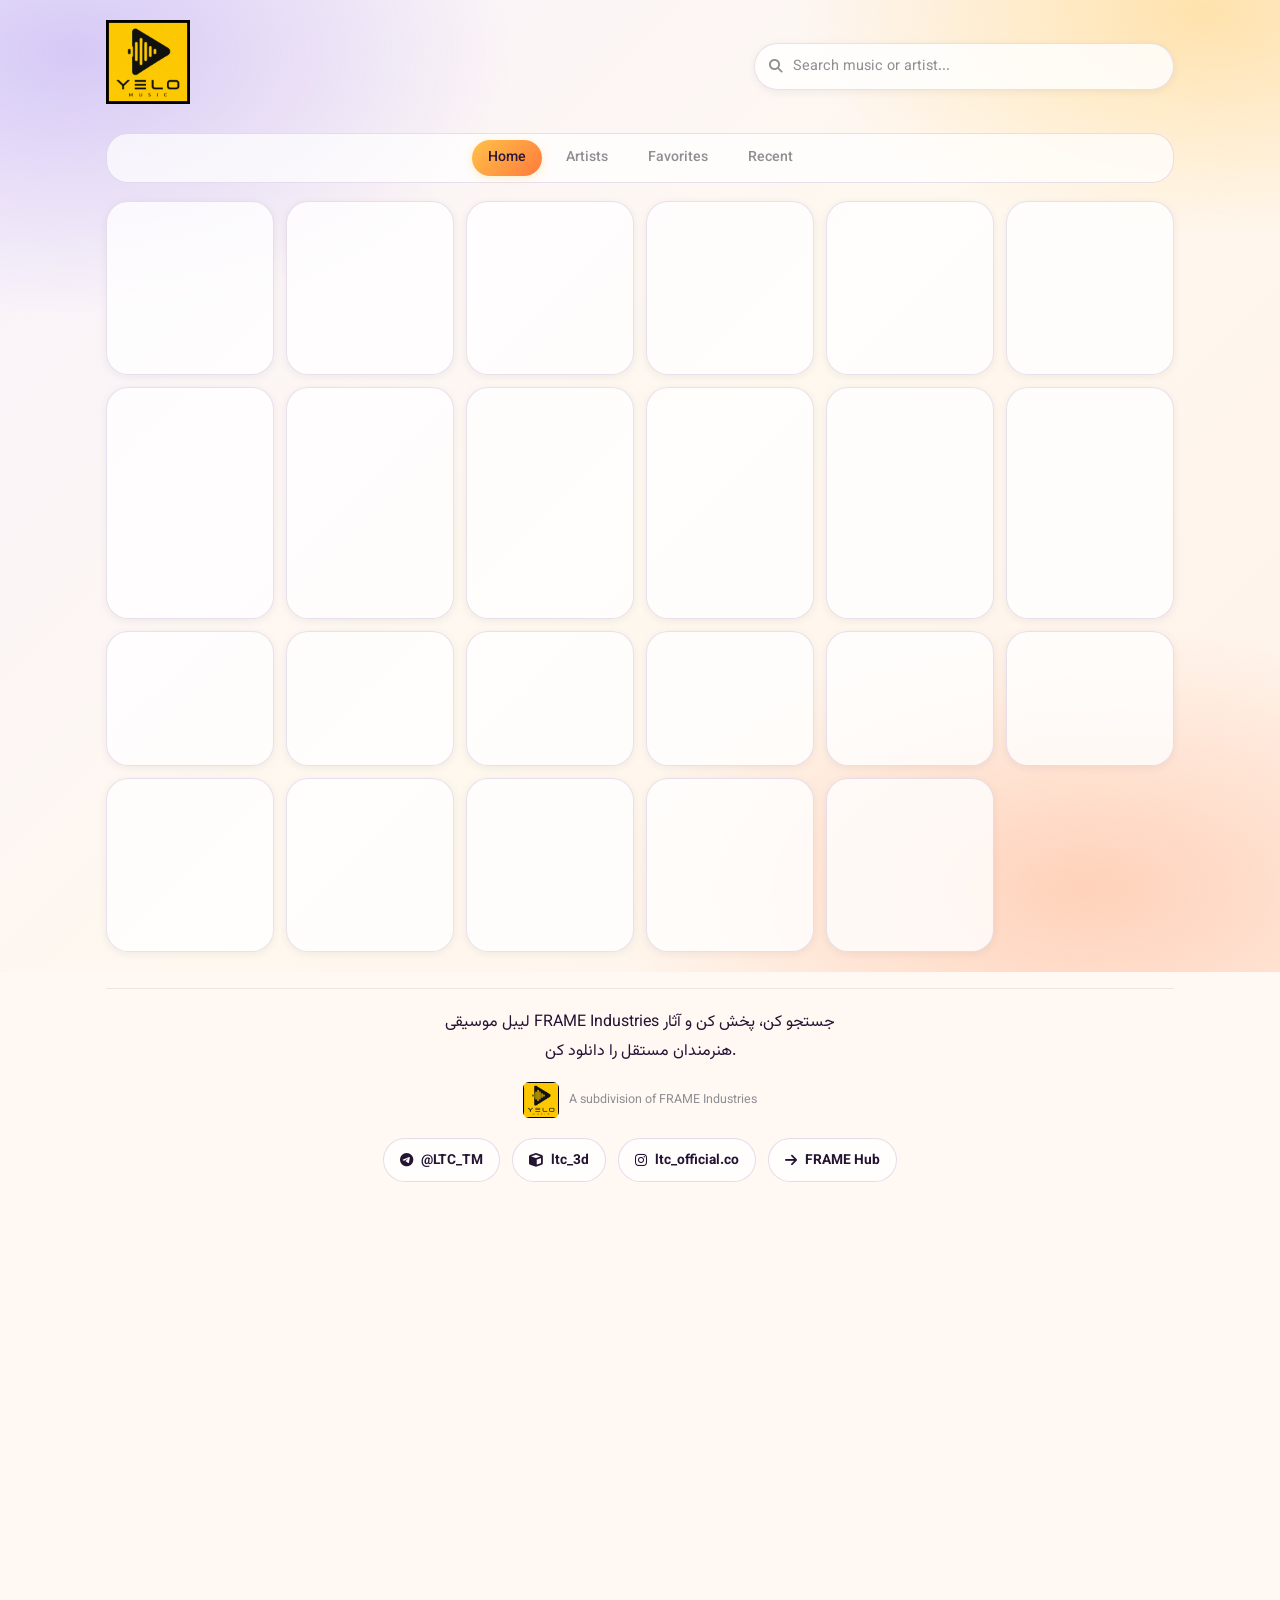
==== commit 4a253096: "Update company identity to FRAME Industries YELO Music remains the independent music label underbran" ====
--- a/index.html
+++ b/index.html
@@ -6,8 +6,8 @@
     <meta name="color-scheme" content="light">
     <meta name="theme-color" content="#fff8f3">
     <meta name="google-site-verification" content="eckEmKRcxO2-v0_uGxKgiAfYmNxzAT6_36wGXXYYWFs" />
-    <title>YELO Music | Lumen Technologies Co.</title>
-    <meta name="description" content="YELO Music — لیبل موسیقی Lumen Technologies Co. پخش و دانلود آثار هنرمندان مستقل.">
+    <title>YELO Music | FRAME Industries</title>
+    <meta name="description" content="YELO Music — لیبل موسیقی FRAME Industries پخش و دانلود آثار هنرمندان مستقل.">
     <meta name="robots" content="index, follow">
     <link rel="canonical" href="https://mhmahdavi1391.github.io/yelo/">
     <link rel="icon" type="image/jpeg" href="logo.jpg">
@@ -30,13 +30,13 @@
     <div class="tabs" id="tabsContainer"><button class="tab-btn active" data-tab="home" type="button">Home</button><button class="tab-btn" data-tab="artists" type="button">Artists</button><button class="tab-btn" data-tab="favorites" type="button">Favorites</button><button class="tab-btn" data-tab="recent" type="button">Recent</button></div>
     <section class="songs-section"><div id="songGrid" class="song-grid"></div><div id="noResults" class="no-results" style="display: none;"><i class="fas fa-music"></i><p>Nothing was found.</p></div></section>
     <footer class="footer">
-        <p class="footer-note">لیبل موسیقی Lumen Technologies Co. جستجو کن، پخش کن و آثار هنرمندان مستقل را دانلود کن.</p>
-        <div class="footer-content"><img src="logo.jpg" alt="YELO" class="footer-logo"><span>A subdivision of Lumen Technologies Co. (LTC)</span></div>
+        <p class="footer-note">لیبل موسیقی FRAME Industries جستجو کن، پخش کن و آثار هنرمندان مستقل را دانلود کن.</p>
+        <div class="footer-content"><img src="logo.jpg" alt="YELO" class="footer-logo"><span>A subdivision of FRAME Industries</span></div>
         <div class="footer-social">
             <a href="https://t.me/LTC_TM" target="_blank" rel="noopener noreferrer"><i class="fab fa-telegram"></i><span>@LTC_TM</span></a>
             <a href="https://t.me/ltc_3d" target="_blank" rel="noopener noreferrer"><i class="fa-solid fa-cube"></i><span>ltc_3d</span></a>
             <a href="https://www.instagram.com/ltc_official.co/" target="_blank" rel="noopener noreferrer"><i class="fab fa-instagram"></i><span>ltc_official.co</span></a>
-            <a href="https://lt-c.iddns.ir" class="back-link"><i class="fas fa-arrow-right"></i><span>LTC HUB</span></a>
+            <a href="https://lt-c.iddns.ir" class="back-link"><i class="fas fa-arrow-right"></i><span>FRAME Hub</span></a>
         </div>
     </footer>
 </div>
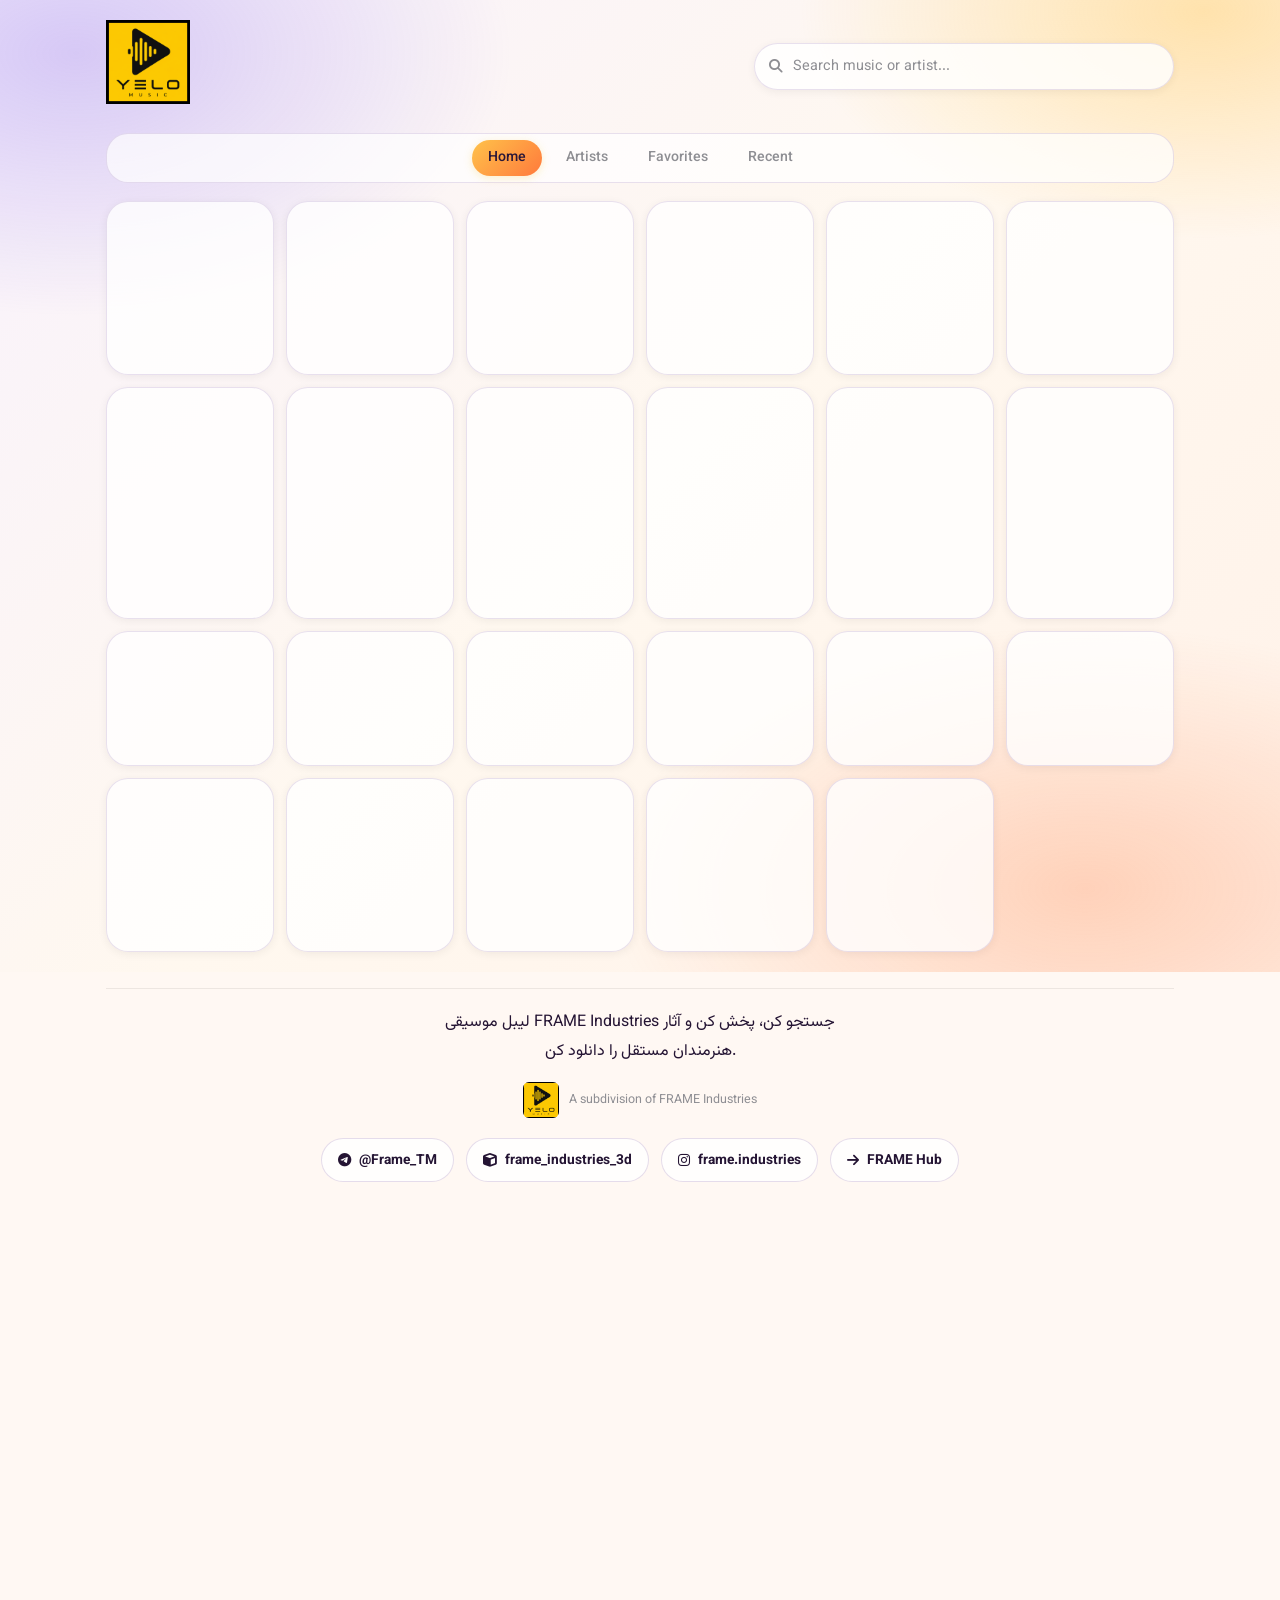
==== commit b8e627bc: "Update social links to FRAME channels" ====
--- a/index.html
+++ b/index.html
@@ -33,9 +33,9 @@
         <p class="footer-note">لیبل موسیقی FRAME Industries جستجو کن، پخش کن و آثار هنرمندان مستقل را دانلود کن.</p>
         <div class="footer-content"><img src="logo.jpg" alt="YELO" class="footer-logo"><span>A subdivision of FRAME Industries</span></div>
         <div class="footer-social">
-            <a href="https://t.me/LTC_TM" target="_blank" rel="noopener noreferrer"><i class="fab fa-telegram"></i><span>@LTC_TM</span></a>
-            <a href="https://t.me/ltc_3d" target="_blank" rel="noopener noreferrer"><i class="fa-solid fa-cube"></i><span>ltc_3d</span></a>
-            <a href="https://www.instagram.com/ltc_official.co/" target="_blank" rel="noopener noreferrer"><i class="fab fa-instagram"></i><span>ltc_official.co</span></a>
+            <a href="https://t.me/Frame_TM" target="_blank" rel="noopener noreferrer"><i class="fab fa-telegram"></i><span>@Frame_TM</span></a>
+            <a href="https://t.me/frame_industries_3d" target="_blank" rel="noopener noreferrer"><i class="fa-solid fa-cube"></i><span>frame_industries_3d</span></a>
+            <a href="https://www.instagram.com/frame.industries/" target="_blank" rel="noopener noreferrer"><i class="fab fa-instagram"></i><span>frame.industries</span></a>
             <a href="https://lt-c.iddns.ir" class="back-link"><i class="fas fa-arrow-right"></i><span>FRAME Hub</span></a>
         </div>
     </footer>
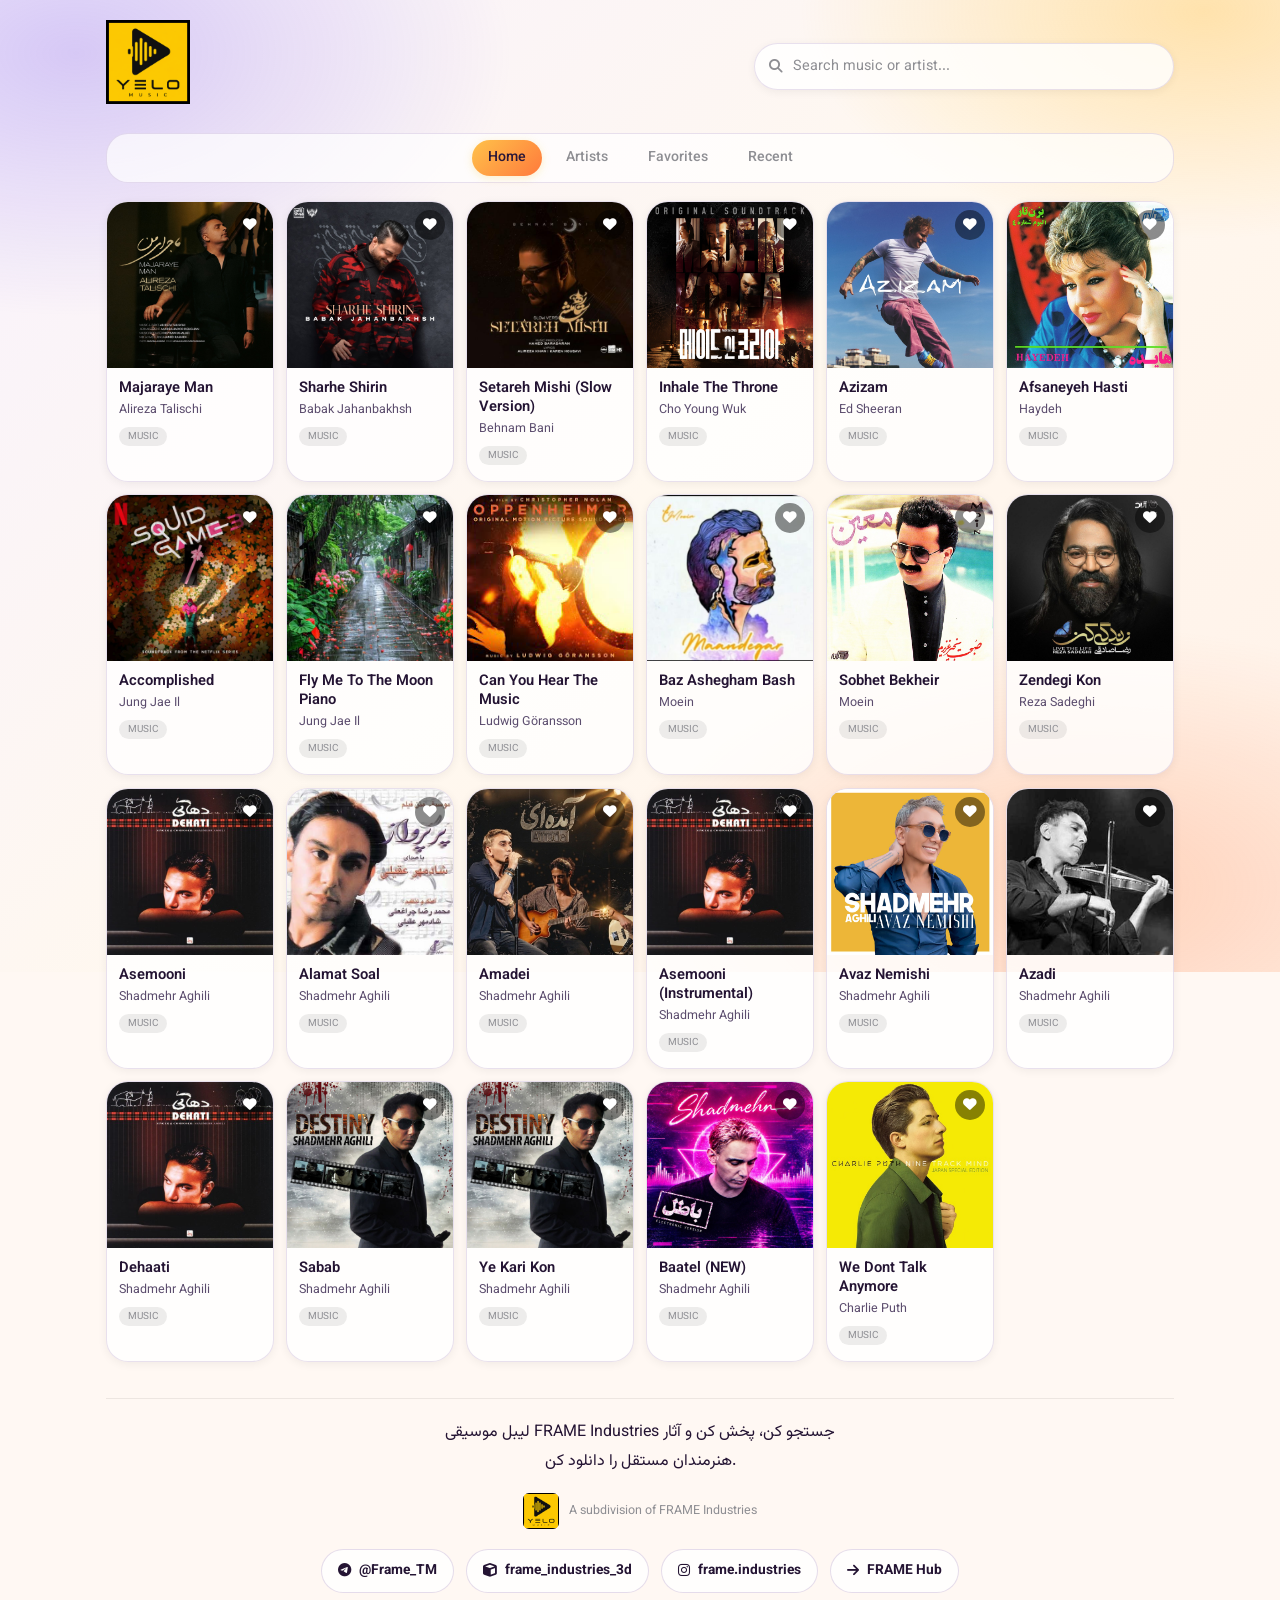
==== commit 07009521: "Enhance SEO: add Open Graph, Twitter cards, JSON-LD, fix hub link" ====
--- a/index.html
+++ b/index.html
@@ -6,10 +6,27 @@
     <meta name="color-scheme" content="light">
     <meta name="theme-color" content="#fff8f3">
     <meta name="google-site-verification" content="eckEmKRcxO2-v0_uGxKgiAfYmNxzAT6_36wGXXYYWFs" />
-    <title>YELO Music | FRAME Industries</title>
-    <meta name="description" content="YELO Music — لیبل موسیقی FRAME Industries پخش و دانلود آثار هنرمندان مستقل.">
+    <title>YELO Music | FRAME Industries | لیبل موسیقی هنرمندان مستقل</title>
+    <meta name="description" content="YELO Music — لیبل موسیقی FRAME Industries. پخش و دانلود آثار هنرمندان مستقل. Beyond the Frame.">
+    <meta name="keywords" content="YELO Music, FRAME Industries, موسیقی مستقل, لیبل موسیقی, دانلود موسیقی">
     <meta name="robots" content="index, follow">
     <link rel="canonical" href="https://mhmahdavi1391.github.io/yelo/">
+    
+    <!-- Open Graph -->
+    <meta property="og:title" content="YELO Music | FRAME Industries">
+    <meta property="og:description" content="لیبل موسیقی FRAME Industries برای هنرمندان مستقل.">
+    <meta property="og:type" content="website">
+    <meta property="og:url" content="https://mhmahdavi1391.github.io/yelo/">
+    <meta property="og:image" content="https://mhmahdavi1391.github.io/yelo/logo.jpg">
+    <meta property="og:locale" content="fa_IR">
+    <meta property="og:site_name" content="YELO Music">
+    
+    <!-- Twitter -->
+    <meta name="twitter:card" content="summary_large_image">
+    <meta name="twitter:title" content="YELO Music | FRAME Industries">
+    <meta name="twitter:description" content="لیبل موسیقی هنرمندان مستقل.">
+    <meta name="twitter:image" content="https://mhmahdavi1391.github.io/yelo/logo.jpg">
+    
     <link rel="icon" type="image/jpeg" href="logo.jpg">
     <link rel="stylesheet" href="https://cdnjs.cloudflare.com/ajax/libs/font-awesome/6.5.1/css/all.min.css">
     <link rel="stylesheet" href="https://cdnjs.cloudflare.com/ajax/libs/animate.css/4.1.1/animate.min.css">
@@ -17,12 +34,27 @@
     <link rel="stylesheet" href="style.css">
     <link rel="stylesheet" href="mobile.css">
     <link rel="stylesheet" href="yelo-theme.css">
+    
+    <script type="application/ld+json">
+    {
+      "@context": "https://schema.org",
+      "@type": "MusicGroup",
+      "name": "YELO Music",
+      "url": "https://mhmahdavi1391.github.io/yelo/",
+      "description": "لیبل موسیقی FRAME Industries برای حمایت از هنرمندان مستقل",
+      "publisher": {
+        "@type": "Organization",
+        "name": "FRAME Industries",
+        "url": "https://frame.iddns.ir/"
+      }
+    }
+    </script>
 </head>
 <body class="theme-light">
 <div class="container" id="app">
     <header class="header">
         <div class="header-top">
-            <div class="logo-wrapper"><img src="logo.jpg" alt="YELO Music" class="logo-img"></div>
+            <div class="logo-wrapper"><img src="logo.jpg" alt="YELO Music logo" class="logo-img"></div>
             <div class="search-wrapper"><div class="search-box"><i class="fas fa-search search-icon"></i><input type="text" id="searchInput" class="search-input" placeholder="Search music or artist..." autocomplete="off"><button id="clearSearch" class="clear-btn" style="display: none;"><i class="fas fa-times"></i></button></div></div>
             <button id="themeToggle" class="theme-btn" type="button" hidden aria-hidden="true"></button>
         </div>
@@ -36,7 +68,7 @@
             <a href="https://t.me/Frame_TM" target="_blank" rel="noopener noreferrer"><i class="fab fa-telegram"></i><span>@Frame_TM</span></a>
             <a href="https://t.me/frame_industries_3d" target="_blank" rel="noopener noreferrer"><i class="fa-solid fa-cube"></i><span>frame_industries_3d</span></a>
             <a href="https://www.instagram.com/frame.industries/" target="_blank" rel="noopener noreferrer"><i class="fab fa-instagram"></i><span>frame.industries</span></a>
-            <a href="https://lt-c.iddns.ir" class="back-link"><i class="fas fa-arrow-right"></i><span>FRAME Hub</span></a>
+            <a href="https://frame.iddns.ir" class="back-link"><i class="fas fa-arrow-right"></i><span>FRAME Hub</span></a>
         </div>
     </footer>
 </div>
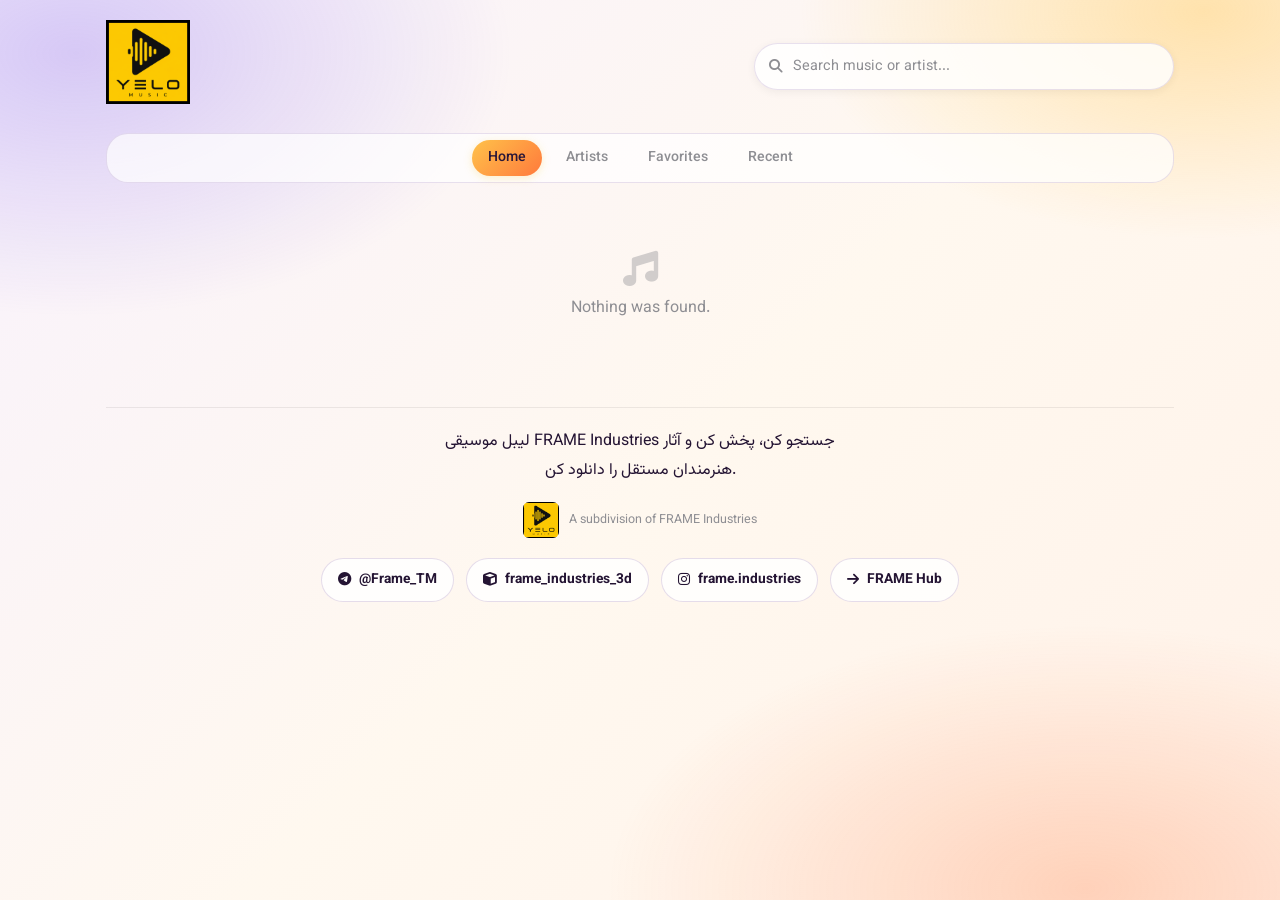
==== commit 3a0d0857: "Set dark theme-color for browser chrome" ====
--- a/index.html
+++ b/index.html
@@ -3,8 +3,8 @@
 <head>
     <meta charset="UTF-8">
     <meta name="viewport" content="width=device-width, initial-scale=1.0, viewport-fit=cover">
-    <meta name="color-scheme" content="light">
-    <meta name="theme-color" content="#fff8f3">
+    <meta name="color-scheme" content="dark">
+    <meta name="theme-color" content="#0a0a12">
     <meta name="google-site-verification" content="eckEmKRcxO2-v0_uGxKgiAfYmNxzAT6_36wGXXYYWFs" />
     <title>YELO Music | FRAME Industries | لیبل موسیقی هنرمندان مستقل</title>
     <meta name="description" content="YELO Music — لیبل موسیقی FRAME Industries. پخش و دانلود آثار هنرمندان مستقل. Beyond the Frame.">
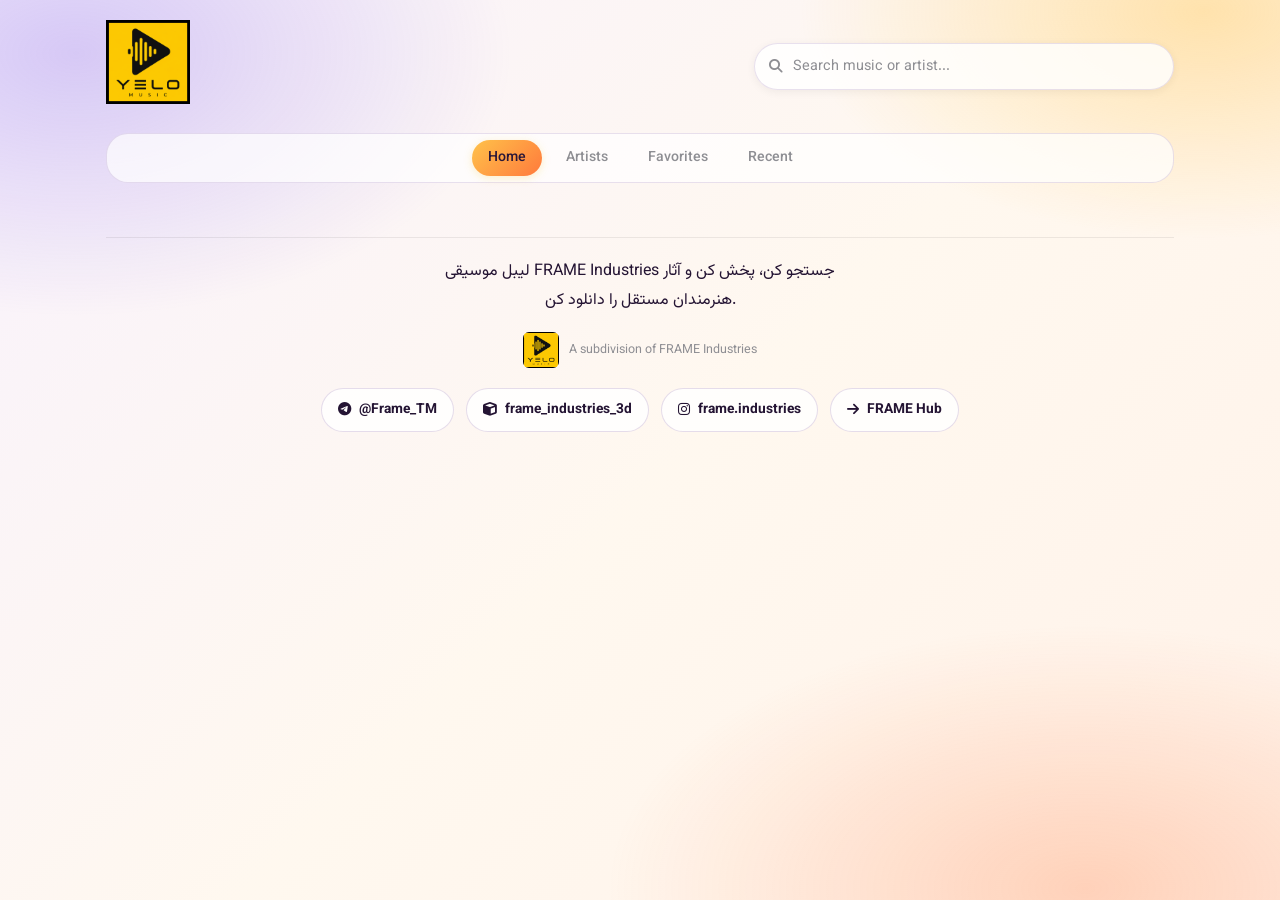
==== commit 391623c1: "Add Spotify-like floating mini player for desktop (Document PiP + fallback)" ====
--- a/index.html
+++ b/index.html
@@ -72,8 +72,8 @@
         </div>
     </footer>
 </div>
-<div class="mini-player" id="miniPlayer"><div class="mini-player-inner"><img src="" alt="cover" class="mini-cover" id="miniCover"><div class="mini-info" id="miniInfoClick"><div class="mini-title" id="miniTitle">-</div><div class="mini-artist" id="miniArtist">-</div></div><div class="mini-progress"><span class="mini-time" id="miniCurrentTime">0:00</span><div class="mini-progress-bar" id="miniProgressBar"><div class="mini-progress-fill" id="miniProgressFill"></div></div><span class="mini-time" id="miniTotalTime">0:00</span></div><div class="mini-controls"><button class="mini-btn" id="miniShuffle" type="button"><i class="fas fa-random"></i></button><button class="mini-btn" id="miniPrev" type="button"><i class="fas fa-step-backward"></i></button><button class="mini-btn play-btn" id="miniPlay" type="button"><i class="fas fa-play"></i></button><button class="mini-btn" id="miniNext" type="button"><i class="fas fa-step-forward"></i></button><button class="mini-btn loop-btn" id="miniLoop" type="button"><i class="fas fa-repeat"></i></button></div><div class="mini-volume"><i class="fas fa-volume-up" id="volumeIcon"></i><input type="range" id="volumeSlider" class="volume-slider" min="0" max="1" step="0.01" value="1"></div><div class="mini-actions"><button class="mini-btn like-btn" id="miniLike" type="button"><i class="fas fa-heart"></i></button><a href="#" id="miniDownload" class="mini-btn" download><i class="fas fa-download"></i></a><button class="mini-btn" id="miniExpand" type="button"><i class="fas fa-expand"></i></button><button class="mini-btn" id="miniDisplay" type="button"><i class="fas fa-tv"></i></button></div></div></div>
-<div class="full-player" id="fullPlayer"><div class="full-player-backdrop" id="fullPlayerBackdrop"></div><div class="full-player-content"><button class="full-close" id="fullClose" type="button"><i class="fas fa-chevron-down"></i></button><div class="full-cover-wrap"><img src="" alt="cover" class="full-cover" id="fullCover"></div><div class="full-info"><h2 class="full-title" id="fullTitle">-</h2><p class="full-artist" id="fullArtist">-</p></div><div class="full-progress"><span class="full-time" id="fullCurrentTime">0:00</span><div class="full-progress-bar" id="fullProgressBar"><div class="full-progress-fill" id="fullProgressFill"></div></div><span class="full-time" id="fullTotalTime">0:00</span></div><div class="full-controls"><button class="full-btn" id="fullShuffle" type="button"><i class="fas fa-random"></i></button><button class="full-btn" id="fullPrev" type="button"><i class="fas fa-step-backward"></i></button><button class="full-btn full-play" id="fullPlay" type="button"><i class="fas fa-play"></i></button><button class="full-btn" id="fullNext" type="button"><i class="fas fa-step-forward"></i></button><button class="full-btn" id="fullLoop" type="button"><i class="fas fa-repeat"></i></button></div><div class="full-actions"><button class="full-action-btn" id="fullLike" type="button"><i class="fas fa-heart"></i> Like</button><a href="#" id="fullDownload" class="full-action-btn" download><i class="fas fa-download"></i> Download</a><button class="full-action-btn" id="fullDisplay" type="button"><i class="fas fa-tv"></i> Display</button></div><div class="full-volume"><i class="fas fa-volume-down"></i><input type="range" id="fullVolumeSlider" class="volume-slider" min="0" max="1" step="0.01" value="1"><i class="fas fa-volume-up"></i></div></div></div>
+<div class="mini-player" id="miniPlayer"><div class="mini-player-inner"><img src="" alt="cover" class="mini-cover" id="miniCover"><div class="mini-info" id="miniInfoClick"><div class="mini-title" id="miniTitle">-</div><div class="mini-artist" id="miniArtist">-</div></div><div class="mini-progress"><span class="mini-time" id="miniCurrentTime">0:00</span><div class="mini-progress-bar" id="miniProgressBar"><div class="mini-progress-fill" id="miniProgressFill"></div></div><span class="mini-time" id="miniTotalTime">0:00</span></div><div class="mini-controls"><button class="mini-btn" id="miniShuffle" type="button"><i class="fas fa-random"></i></button><button class="mini-btn" id="miniPrev" type="button"><i class="fas fa-step-backward"></i></button><button class="mini-btn play-btn" id="miniPlay" type="button"><i class="fas fa-play"></i></button><button class="mini-btn" id="miniNext" type="button"><i class="fas fa-step-forward"></i></button><button class="mini-btn loop-btn" id="miniLoop" type="button"><i class="fas fa-repeat"></i></button></div><div class="mini-volume"><i class="fas fa-volume-up" id="volumeIcon"></i><input type="range" id="volumeSlider" class="volume-slider" min="0" max="1" step="0.01" value="1"></div><div class="mini-actions"><button class="mini-btn like-btn" id="miniLike" type="button"><i class="fas fa-heart"></i></button><a href="#" id="miniDownload" class="mini-btn" download><i class="fas fa-download"></i></a><button class="mini-btn" id="miniExpand" type="button"><i class="fas fa-expand"></i></button><button class="mini-btn" id="miniDisplay" type="button"><i class="fas fa-tv"></i></button><button class="mini-btn desktop-only" id="openFloatPlayer" type="button" title="Floating Mini Player (مثل اسپاتیفای)"><i class="fas fa-clone"></i></button></div></div></div>
+<div class="full-player" id="fullPlayer"><div class="full-player-backdrop" id="fullPlayerBackdrop"></div><div class="full-player-content"><button class="full-close" id="fullClose" type="button"><i class="fas fa-chevron-down"></i></button><div class="full-cover-wrap"><img src="" alt="cover" class="full-cover" id="fullCover"></div><div class="full-info"><h2 class="full-title" id="fullTitle">-</h2><p class="full-artist" id="fullArtist">-</p></div><div class="full-progress"><span class="full-time" id="fullCurrentTime">0:00</span><div class="full-progress-bar" id="fullProgressBar"><div class="full-progress-fill" id="fullProgressFill"></div></div><span class="full-time" id="fullTotalTime">0:00</span></div><div class="full-controls"><button class="full-btn" id="fullShuffle" type="button"><i class="fas fa-random"></i></button><button class="full-btn" id="fullPrev" type="button"><i class="fas fa-step-backward"></i></button><button class="full-btn full-play" id="fullPlay" type="button"><i class="fas fa-play"></i></button><button class="full-btn" id="fullNext" type="button"><i class="fas fa-step-forward"></i></button><button class="full-btn" id="fullLoop" type="button"><i class="fas fa-repeat"></i></button></div><div class="full-actions"><button class="full-action-btn" id="fullLike" type="button"><i class="fas fa-heart"></i> Like</button><a href="#" id="fullDownload" class="full-action-btn" download><i class="fas fa-download"></i> Download</a><button class="full-action-btn" id="fullDisplay" type="button"><i class="fas fa-tv"></i> Display</button><button class="full-action-btn desktop-only" id="openFloatPlayerFull" type="button" title="Floating Mini Player"><i class="fas fa-clone"></i> Mini Player</button></div><div class="full-volume"><i class="fas fa-volume-down"></i><input type="range" id="fullVolumeSlider" class="volume-slider" min="0" max="1" step="0.01" value="1"><i class="fas fa-volume-up"></i></div></div></div>
 <div class="display-mode" id="displayMode"><div class="display-bg" id="displayBg"></div><div class="display-blur" id="displayBlur"></div><div class="display-center"><img src="" alt="cover" class="display-cover" id="displayCover"><div class="display-meta" id="displayMeta"><div class="display-title" id="displayTitle">-</div><div class="display-artist" id="displayArtist">-</div></div></div><div class="display-controls" id="displayControls"><button class="display-btn" id="displayPrev" type="button"><i class="fas fa-step-backward"></i></button><button class="display-btn display-play" id="displayPlay" type="button"><i class="fas fa-play"></i></button><button class="display-btn" id="displayNext" type="button"><i class="fas fa-step-forward"></i></button><button class="display-btn display-exit" id="displayExit" type="button"><i class="fas fa-times"></i></button></div><div class="display-hint" id="displayHint">Tap to show controls</div></div>
 <script src="script.js"></script>
 <script>document.body.classList.remove('theme-dark');document.body.classList.add('theme-light');</script>
--- a/style.css
+++ b/style.css
@@ -439,3 +439,122 @@
         transition-duration: 0.01ms !important;
     }
 }
+
+/* Floating Mini Player (Spotify-like) */
+.desktop-only { display: none; }
+@media (min-width: 900px) {
+  .desktop-only { display: inline-flex; }
+}
+
+#yeloFloatPlayer {
+  position: fixed;
+  top: 80px;
+  right: 20px;
+  width: 280px;
+  height: 340px;
+  min-width: 180px;
+  min-height: 220px;
+  background: rgba(18, 16, 12, 0.92);
+  border-radius: 16px;
+  border: 1px solid rgba(255,255,255,0.12);
+  box-shadow: 0 12px 40px rgba(0,0,0,0.45);
+  z-index: 9999;
+  overflow: hidden;
+  resize: both;
+  display: none;
+  flex-direction: column;
+  backdrop-filter: blur(12px);
+  -webkit-backdrop-filter: blur(12px);
+  cursor: default;
+  user-select: none;
+}
+#yeloFloatPlayer.active { display: flex; }
+#yeloFloatPlayer .float-cover-wrap {
+  flex: 1;
+  position: relative;
+  background: #111;
+  overflow: hidden;
+}
+#yeloFloatPlayer .float-cover {
+  width: 100%;
+  height: 100%;
+  object-fit: cover;
+  display: block;
+}
+#yeloFloatPlayer .float-progress {
+  height: 6px;
+  background: rgba(255,255,255,0.15);
+  position: relative;
+  cursor: pointer;
+}
+#yeloFloatPlayer .float-progress-fill {
+  height: 100%;
+  background: linear-gradient(90deg, #f5c842, #ff7a3c);
+  width: 0%;
+  pointer-events: none;
+}
+#yeloFloatPlayer .float-controls {
+  position: absolute;
+  bottom: 6px;
+  left: 0;
+  right: 0;
+  display: flex;
+  justify-content: center;
+  gap: 12px;
+  padding: 8px;
+  background: linear-gradient(transparent, rgba(0,0,0,0.65));
+  opacity: 0;
+  transition: opacity 0.2s ease;
+  pointer-events: none;
+}
+#yeloFloatPlayer:hover .float-controls,
+#yeloFloatPlayer.controls-visible .float-controls {
+  opacity: 1;
+  pointer-events: auto;
+}
+#yeloFloatPlayer .float-btn {
+  width: 40px;
+  height: 40px;
+  border-radius: 50%;
+  border: none;
+  background: rgba(255,255,255,0.18);
+  color: #fff;
+  font-size: 1rem;
+  cursor: pointer;
+  display: flex;
+  align-items: center;
+  justify-content: center;
+}
+#yeloFloatPlayer .float-btn.play {
+  background: #f5c842;
+  color: #1a170f;
+  width: 48px;
+  height: 48px;
+  font-size: 1.2rem;
+}
+#yeloFloatPlayer .float-close {
+  position: absolute;
+  top: 8px;
+  right: 8px;
+  width: 28px;
+  height: 28px;
+  border-radius: 50%;
+  background: rgba(0,0,0,0.55);
+  color: #fff;
+  border: none;
+  cursor: pointer;
+  font-size: 0.85rem;
+  z-index: 2;
+  display: flex;
+  align-items: center;
+  justify-content: center;
+}
+#yeloFloatPlayer .float-drag {
+  position: absolute;
+  top: 0;
+  left: 0;
+  right: 0;
+  height: 28px;
+  cursor: move;
+  z-index: 1;
+}
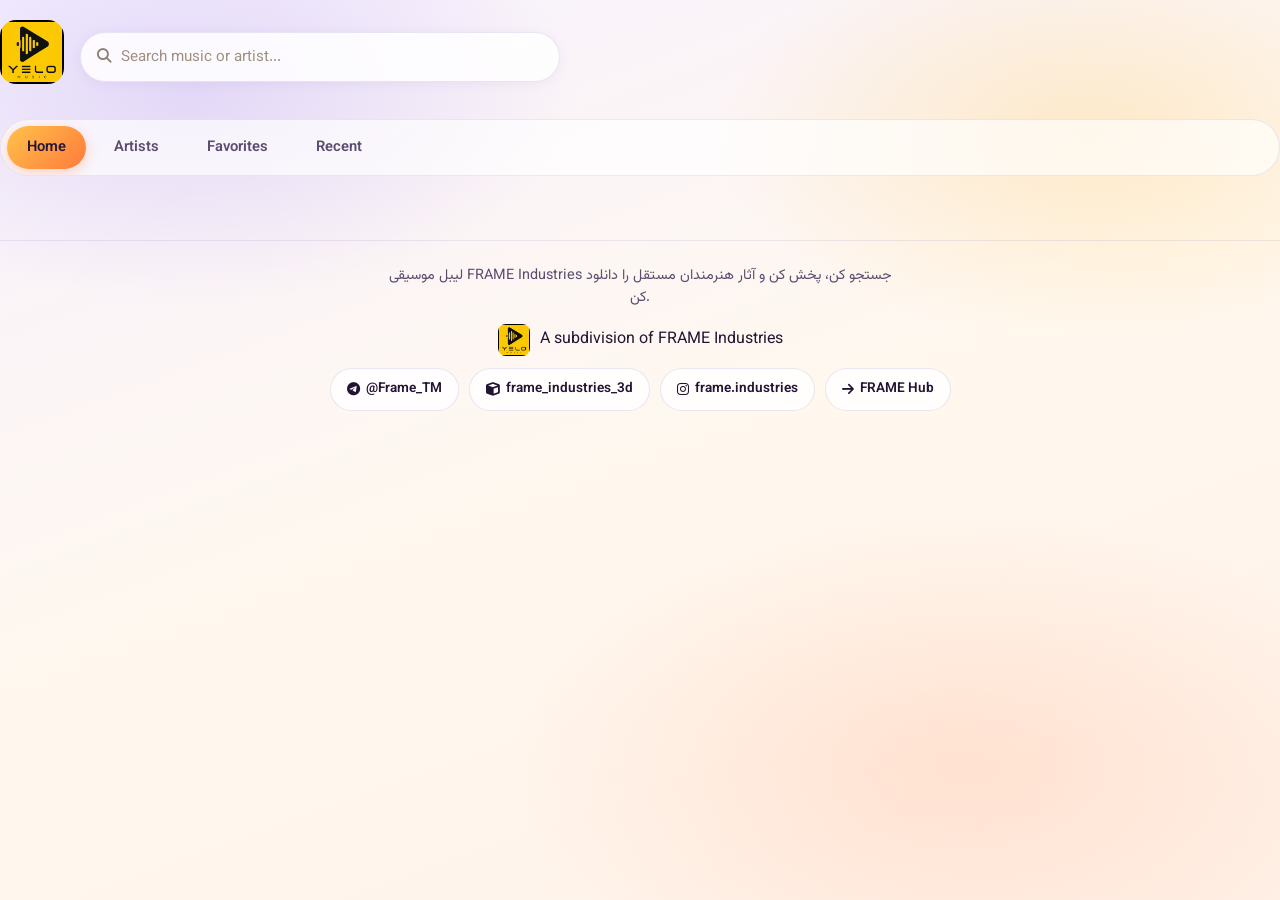
==== commit 4d68092e: "Clean repo, remove unused files, and redesign layout to be Spotify-like and fully responsive" ====
--- a/index.html
+++ b/index.html
@@ -29,11 +29,11 @@
     
     <link rel="icon" type="image/jpeg" href="logo.jpg">
     <link rel="stylesheet" href="https://cdnjs.cloudflare.com/ajax/libs/font-awesome/6.5.1/css/all.min.css">
-    <link rel="stylesheet" href="https://cdnjs.cloudflare.com/ajax/libs/animate.css/4.1.1/animate.min.css">
-    <link rel="stylesheet" href="https://unpkg.com/aos@2.3.4/dist/aos.css">
+    
+    
     <link rel="stylesheet" href="style.css">
-    <link rel="stylesheet" href="mobile.css">
-    <link rel="stylesheet" href="yelo-theme.css">
+    
+    
     
     <script type="application/ld+json">
     {
@@ -77,8 +77,5 @@
 <div class="display-mode" id="displayMode"><div class="display-bg" id="displayBg"></div><div class="display-blur" id="displayBlur"></div><div class="display-center"><img src="" alt="cover" class="display-cover" id="displayCover"><div class="display-meta" id="displayMeta"><div class="display-title" id="displayTitle">-</div><div class="display-artist" id="displayArtist">-</div></div></div><div class="display-controls" id="displayControls"><button class="display-btn" id="displayPrev" type="button"><i class="fas fa-step-backward"></i></button><button class="display-btn display-play" id="displayPlay" type="button"><i class="fas fa-play"></i></button><button class="display-btn" id="displayNext" type="button"><i class="fas fa-step-forward"></i></button><button class="display-btn display-exit" id="displayExit" type="button"><i class="fas fa-times"></i></button></div><div class="display-hint" id="displayHint">Tap to show controls</div></div>
 <script src="script.js"></script>
 <script>document.body.classList.remove('theme-dark');document.body.classList.add('theme-light');</script>
-<script src="https://unpkg.com/aos@2.3.4/dist/aos.js"></script>
-<script src="https://cdn.jsdelivr.net/npm/gsap@3.12.5/dist/gsap.min.js"></script>
-<script src="motion.js"></script>
 </body>
 </html>
--- a/style.css
+++ b/style.css
@@ -1,499 +1,394 @@
-/* YELO Music - Optimized */
-@font-face {
-    font-family: 'CustomFont';
-    src: url('./font.ttf') format('truetype');
-    font-weight: normal;
-    font-style: normal;
-    font-display: swap;
-}
-
-*, *::before, *::after {
-    -webkit-tap-highlight-color: transparent;
-    box-sizing: border-box;
-}
-button, a, input, [tabindex] { outline: none !important; }
-button:focus, a:focus, input:focus { outline: none !important; box-shadow: none; }
-::selection { background: rgba(245, 200, 66, 0.35); color: inherit; }
-
-.theme-light {
-    --bg-primary: #faf6f0;
-    --bg-surface: #ffffff;
-    --bg-card: #ffffff;
-    --bg-elevated: #f5efe7;
-    --text-primary: #1c1c1e;
-    --text-secondary: #6c6c70;
-    --text-muted: #8e8e93;
-    --border-subtle: rgba(0, 0, 0, 0.07);
-    --shadow-soft: 0 2px 10px rgba(0, 0, 0, 0.06);
-    --shadow-hover: 0 6px 20px rgba(0, 0, 0, 0.1);
-    --glass-border: rgba(0, 0, 0, 0.06);
-    --accent: #f5c842;
-    --accent-dark: #d4a830;
-    --accent-text: #1a170f;
-    --heart: #ff3b30;
-    --mini-bg: rgba(255, 255, 255, 0.72);
-}
-
-.theme-dark {
-    --bg-primary: #12100c;
-    --bg-surface: #201c14;
-    --bg-card: #2a251c;
-    --bg-elevated: #2a241c;
-    --text-primary: #f5f0e6;
-    --text-secondary: #b8ae9c;
-    --text-muted: #8a7f6e;
-    --border-subtle: rgba(255, 235, 180, 0.08);
-    --shadow-soft: 0 2px 10px rgba(0, 0, 0, 0.35);
-    --shadow-hover: 0 6px 20px rgba(0, 0, 0, 0.45);
-    --glass-border: rgba(255, 255, 255, 0.06);
-    --accent: #f5c842;
-    --accent-dark: #e0b030;
-    --accent-text: #1a170f;
-    --heart: #ff453a;
-    --mini-bg: rgba(32, 28, 20, 0.72);
-}
-
-* { margin: 0; padding: 0; }
-
-html {
-    scrollbar-width: thin;
-    scrollbar-color: rgba(245, 200, 66, 0.35) transparent;
-}
-::-webkit-scrollbar { width: 8px; height: 8px; }
-::-webkit-scrollbar-track { background: transparent; }
-::-webkit-scrollbar-thumb { background: rgba(245, 200, 66, 0.3); border-radius: 8px; }
-.theme-light ::-webkit-scrollbar-thumb { background: rgba(0, 0, 0, 0.18); }
-
+/* YELO Music - Clean Spotify-inspired design */
+@import url('https://fonts.googleapis.com/css2?family=Vazirmatn:wght@400;500;600;700&display=swap');
+
+*, *::before, *::after { box-sizing: border-box; margin: 0; padding: 0; }
+html { scroll-behavior: smooth; }
 body {
-    font-family: 'CustomFont', system-ui, -apple-system, sans-serif;
-    background: var(--bg-primary);
-    color: var(--text-primary);
-    min-height: 100vh;
-    padding-bottom: 130px;
-}
-body.no-scroll { overflow: hidden !important; height: 100vh; }
-
-.container { max-width: 1100px; margin: 0 auto; padding: 20px 16px; }
-.header { margin-bottom: 20px; }
+  font-family: 'Vazirmatn', system-ui, -apple-system, sans-serif;
+  background: #fff8f3;
+  color: #241433;
+  min-height: 100vh;
+  padding-bottom: 120px;
+  line-height: 1.5;
+}
+body::before {
+  content: "";
+  position: fixed;
+  inset: 0;
+  z-index: -1;
+  background:
+    radial-gradient(ellipse 50% 40% at 15% 10%, rgba(124,92,230,0.18), transparent 60%),
+    radial-gradient(ellipse 45% 35% at 85% 15%, rgba(255,194,74,0.25), transparent 65%),
+    radial-gradient(ellipse 50% 40% at 75% 85%, rgba(255,122,60,0.15), transparent 70%),
+    linear-gradient(160deg, #f7f1ff 0%, #fff8ef 50%, #fff1e8 100%);
+  pointer-events: none;
+}
+
+/* Header */
+.header { padding: 20px 0 10px; }
 .header-top {
-    display: flex; flex-wrap: wrap; gap: 12px;
-    align-items: center; justify-content: space-between;
+  display: flex;
+  align-items: center;
+  gap: 16px;
+  flex-wrap: wrap;
 }
 .logo-img {
-    height: 48px; width: 48px; object-fit: cover;
-    border-radius: 10px; box-shadow: var(--shadow-soft);
-}
-.search-wrapper { flex: 1; max-width: 420px; min-width: 180px; }
+  width: 64px;
+  height: 64px;
+  object-fit: contain;
+  border-radius: 16px;
+}
+.search-wrapper { flex: 1; min-width: 200px; max-width: 480px; }
 .search-box {
-    display: flex; align-items: center;
-    background: var(--bg-surface);
-    border-radius: 28px; padding: 0 14px;
-    border: 1px solid var(--glass-border); box-shadow: var(--shadow-soft);
-}
-.search-box:focus-within {
-    border-color: var(--accent);
-    box-shadow: 0 0 0 3px rgba(245, 200, 66, 0.18);
-}
-.search-icon { color: var(--text-muted); font-size: 0.85rem; margin-right: 10px; }
+  display: flex;
+  align-items: center;
+  background: rgba(255,255,255,0.85);
+  border: 1px solid rgba(92,48,140,0.12);
+  border-radius: 999px;
+  padding: 0 16px;
+  box-shadow: 0 2px 12px rgba(92,48,140,0.06);
+}
+.search-box:focus-within { border-color: #ff7a3c; box-shadow: 0 0 0 3px rgba(255,122,60,0.15); }
+.search-icon { color: #8a7f6e; margin-right: 10px; font-size: 0.9rem; }
 .search-input {
-    flex: 1; border: none; outline: none; background: transparent;
-    padding: 11px 0; font-size: 0.9rem; color: var(--text-primary); font-family: inherit;
-}
-.search-input::placeholder { color: var(--text-muted); }
-.clear-btn { background: none; border: none; color: var(--text-muted); cursor: pointer; padding: 6px; font-size: 0.75rem; }
-
-.theme-btn {
-    width: 42px; height: 42px; border-radius: 50%;
-    border: 1px solid var(--glass-border); background: var(--bg-surface);
-    color: var(--text-primary); cursor: pointer;
-    display: flex; align-items: center; justify-content: center;
-    font-size: 1rem; box-shadow: var(--shadow-soft);
-}
-.theme-btn:hover { background: var(--accent); color: var(--accent-text); border-color: var(--accent); }
-
+  flex: 1;
+  border: none;
+  background: transparent;
+  padding: 12px 0;
+  font-size: 0.95rem;
+  color: #241433;
+  font-family: inherit;
+  outline: none;
+}
+.search-input::placeholder { color: #a09080; }
+.clear-btn {
+  background: none;
+  border: none;
+  color: #8a7f6e;
+  cursor: pointer;
+  padding: 6px;
+  font-size: 0.8rem;
+}
+
+/* Tabs - Spotify-like pills, scrollable on mobile */
 .tabs {
-    display: flex; gap: 6px; margin-bottom: 22px;
-    border-bottom: 1px solid var(--border-subtle); padding-bottom: 10px; flex-wrap: wrap;
-}
+  display: flex;
+  gap: 8px;
+  margin: 16px 0 24px;
+  padding: 6px;
+  background: rgba(255,255,255,0.65);
+  border: 1px solid rgba(92,48,140,0.1);
+  border-radius: 999px;
+  overflow-x: auto;
+  scrollbar-width: none;
+  -ms-overflow-style: none;
+  white-space: nowrap;
+}
+.tabs::-webkit-scrollbar { display: none; }
 .tab-btn {
-    padding: 7px 16px; border: none; background: transparent;
-    color: var(--text-muted); font-family: inherit; font-size: 0.88rem; font-weight: 500;
-    cursor: pointer; border-radius: 18px;
-}
-.tab-btn:hover { color: var(--text-primary); background: var(--bg-surface); }
+  flex: 0 0 auto;
+  padding: 10px 20px;
+  border: none;
+  background: transparent;
+  color: #5c4d6e;
+  font-family: inherit;
+  font-size: 0.92rem;
+  font-weight: 600;
+  cursor: pointer;
+  border-radius: 999px;
+  transition: all 0.2s ease;
+}
+.tab-btn:hover { background: rgba(255,194,74,0.2); color: #241433; }
 .tab-btn.active {
-    color: var(--accent-text); background: var(--accent);
-    box-shadow: 0 2px 8px rgba(245, 200, 66, 0.28);
-}
-
-.song-grid, .artist-grid { display: flex; flex-wrap: wrap; gap: 18px; }
+  background: linear-gradient(135deg, #ffc24a, #ff7a3c);
+  color: #2a1738;
+  box-shadow: 0 4px 14px rgba(255,122,60,0.3);
+}
+
+/* Song Grid */
+.song-grid, .artist-grid {
+  display: grid;
+  grid-template-columns: repeat(auto-fill, minmax(160px, 1fr));
+  gap: 16px;
+}
 .song-card, .artist-card {
-    flex: 0 0 calc(20% - 15px); min-width: 150px; max-width: 210px;
-    background: var(--bg-card);
-    border-radius: 16px; overflow: hidden; box-shadow: var(--shadow-soft);
-    border: 1px solid var(--glass-border);
-    cursor: pointer; color: inherit; text-decoration: none; display: block; position: relative;
-    content-visibility: auto;
-    contain-intrinsic-size: 200px 260px;
-    transition: transform 0.2s ease, box-shadow 0.2s ease;
+  background: rgba(255,255,255,0.75);
+  border: 1px solid rgba(92,48,140,0.1);
+  border-radius: 18px;
+  overflow: hidden;
+  cursor: pointer;
+  transition: transform 0.2s, box-shadow 0.2s;
+  position: relative;
 }
 .song-card:hover, .artist-card:hover {
-    transform: translateY(-4px);
-    box-shadow: var(--shadow-hover);
-    border-color: var(--accent);
+  transform: translateY(-4px);
+  box-shadow: 0 12px 28px rgba(92,48,140,0.12);
+  border-color: rgba(255,122,60,0.4);
 }
 .song-card-cover, .artist-card-cover {
-    width: 100%; aspect-ratio: 1; object-fit: cover; display: block;
-    background: var(--bg-elevated);
-}
-.song-card-info { padding: 11px 12px 14px; }
-.song-card-title { font-weight: 600; font-size: 0.92rem; margin-bottom: 2px; line-height: 1.3; color: var(--text-primary); }
-.song-card-artist { font-size: 0.78rem; color: var(--text-secondary); }
+  width: 100%;
+  aspect-ratio: 1;
+  object-fit: cover;
+  display: block;
+  background: #f0e8e0;
+}
+.song-card-info { padding: 12px 14px 16px; }
+.song-card-title {
+  font-weight: 700;
+  font-size: 0.95rem;
+  color: #241433;
+  margin-bottom: 2px;
+  white-space: nowrap;
+  overflow: hidden;
+  text-overflow: ellipsis;
+}
+.song-card-artist { font-size: 0.8rem; color: #5c4d6e; }
 .song-card-badge {
-    display: inline-block; margin-top: 7px; font-size: 0.62rem; padding: 2px 9px;
-    border-radius: 20px; background: var(--border-subtle); color: var(--text-muted);
+  display: inline-block;
+  margin-top: 6px;
+  font-size: 0.65rem;
+  padding: 2px 8px;
+  border-radius: 12px;
+  background: rgba(92,48,140,0.08);
+  color: #8a7f6e;
 }
 .favorite-btn {
-    position: absolute; top: 8px; right: 8px; background: rgba(0,0,0,0.45);
-    border: none; border-radius: 50%; width: 30px; height: 30px; color: #fff;
-    cursor: pointer; display: flex; align-items: center; justify-content: center;
-    font-size: 0.85rem;
-}
-.favorite-btn.active { color: var(--heart); }
-.favorite-btn.active i { font-weight: 900; }
-.artist-card-name { padding: 12px 10px; font-weight: 600; font-size: 0.88rem; text-align: center; color: var(--text-primary); }
-.artist-card-count { font-size: 0.68rem; color: var(--text-muted); display: block; margin-top: 2px; }
-.no-results { text-align: center; padding: 50px 20px; color: var(--text-muted); }
-.no-results i { font-size: 2.2rem; margin-bottom: 10px; opacity: 0.4; }
-
+  position: absolute;
+  top: 10px;
+  right: 10px;
+  width: 32px;
+  height: 32px;
+  border-radius: 50%;
+  border: none;
+  background: rgba(0,0,0,0.45);
+  color: #fff;
+  cursor: pointer;
+  display: flex;
+  align-items: center;
+  justify-content: center;
+  font-size: 0.85rem;
+}
+.favorite-btn.active { color: #ff3b30; background: rgba(255,255,255,0.9); }
+
+.artist-card-name { padding: 14px 12px; text-align: center; font-weight: 600; }
+.artist-card-count { display: block; font-size: 0.75rem; color: #8a7f6e; margin-top: 2px; }
+
+.no-results { text-align: center; padding: 60px 20px; color: #8a7f6e; }
+.no-results i { font-size: 2.5rem; opacity: 0.4; margin-bottom: 12px; }
+
+/* Footer */
 .footer {
-    margin-top: 36px; padding-top: 20px; border-top: 1px solid var(--border-subtle);
-    display: flex; flex-direction: column; align-items: center; gap: 14px; text-align: center;
-}
-.footer-content { display: flex; align-items: center; gap: 10px; flex-wrap: wrap; justify-content: center; }
-.footer-logo { height: 28px; width: 28px; object-fit: cover; border-radius: 6px; }
-.footer-content span { font-size: 0.78rem; color: var(--text-muted); }
-.footer-social {
-    display: flex; flex-wrap: wrap; justify-content: center; align-items: center;
-    gap: 12px; width: min(100%, 760px); margin-top: 4px;
-}
+  margin-top: 40px;
+  padding: 24px 0;
+  text-align: center;
+  border-top: 1px solid rgba(92,48,140,0.1);
+}
+.footer-note { max-width: 520px; margin: 0 auto 16px; color: #5c4d6e; font-size: 0.9rem; }
+.footer-content { display: flex; align-items: center; justify-content: center; gap: 10px; margin-bottom: 12px; }
+.footer-logo { width: 32px; height: 32px; object-fit: contain; border-radius: 8px; }
+.footer-social { display: flex; flex-wrap: wrap; justify-content: center; gap: 10px; }
 .footer-social a, .back-link {
-    display: inline-flex; align-items: center; justify-content: center; gap: 8px;
-    min-height: 44px; padding: 10px 16px; border-radius: 999px;
-    color: var(--text-primary); text-decoration: none; font-size: 0.86rem; font-weight: 700;
-    background: var(--bg-surface); border: 1px solid var(--glass-border); white-space: nowrap;
-}
-.footer-note { max-width: 46ch; line-height: 1.8; margin: 0; }
-
+  display: inline-flex;
+  align-items: center;
+  gap: 6px;
+  padding: 10px 16px;
+  background: rgba(255,255,255,0.8);
+  border: 1px solid rgba(92,48,140,0.12);
+  border-radius: 999px;
+  color: #241433;
+  text-decoration: none;
+  font-weight: 600;
+  font-size: 0.85rem;
+}
+
+/* Mini Player */
 .mini-player {
-    position: fixed; bottom: 16px; left: 50%; transform: translateX(-50%);
-    width: calc(100% - 32px); max-width: 960px;
-    background: var(--mini-bg);
-    backdrop-filter: blur(18px);
-    -webkit-backdrop-filter: blur(18px);
-    border-radius: 20px; border: 1px solid var(--glass-border);
-    box-shadow: 0 8px 28px rgba(0,0,0,0.18);
-    padding: 10px 16px; z-index: 1000; display: none;
-}
-.mini-player.active { display: block; animation: miniIn 0.28s ease; }
-@keyframes miniIn {
-    from { opacity: 0; transform: translateX(-50%) translateY(16px); }
-    to { opacity: 1; transform: translateX(-50%) translateY(0); }
-}
-.mini-player-inner { display: flex; align-items: center; gap: 12px; flex-wrap: wrap; }
-.mini-cover { width: 46px; height: 46px; object-fit: cover; border-radius: 10px; flex-shrink: 0; }
-.mini-info { flex: 1; min-width: 90px; cursor: pointer; }
-.mini-title { font-weight: 600; font-size: 0.84rem; white-space: nowrap; overflow: hidden; text-overflow: ellipsis; }
-.mini-artist { font-size: 0.7rem; color: var(--text-secondary); }
-.mini-progress { flex: 1; min-width: 100px; display: flex; align-items: center; gap: 8px; }
-.mini-progress-bar { flex: 1; height: 5px; background: var(--border-subtle); border-radius: 5px; cursor: pointer; }
-.mini-progress-fill { height: 100%; background: var(--accent); border-radius: 5px; width: 0%; }
-.mini-time { font-size: 0.6rem; color: var(--text-muted); min-width: 30px; }
-.mini-controls { display: flex; align-items: center; gap: 2px; flex-shrink: 0; }
+  position: fixed;
+  bottom: 12px;
+  left: 50%;
+  transform: translateX(-50%);
+  width: calc(100% - 24px);
+  max-width: 900px;
+  background: rgba(255,255,255,0.92);
+  backdrop-filter: blur(16px);
+  -webkit-backdrop-filter: blur(16px);
+  border: 1px solid rgba(92,48,140,0.12);
+  border-radius: 20px;
+  box-shadow: 0 8px 32px rgba(0,0,0,0.12);
+  padding: 10px 16px;
+  z-index: 1000;
+  display: none;
+}
+.mini-player.active { display: block; }
+.mini-player-inner {
+  display: flex;
+  align-items: center;
+  gap: 12px;
+}
+.mini-cover {
+  width: 48px;
+  height: 48px;
+  border-radius: 12px;
+  object-fit: cover;
+  flex-shrink: 0;
+}
+.mini-info { flex: 1; min-width: 0; cursor: pointer; }
+.mini-title { font-weight: 700; font-size: 0.9rem; white-space: nowrap; overflow: hidden; text-overflow: ellipsis; }
+.mini-artist { font-size: 0.75rem; color: #5c4d6e; }
+.mini-progress { flex: 1.2; display: flex; align-items: center; gap: 8px; min-width: 120px; }
+.mini-progress-bar {
+  flex: 1;
+  height: 5px;
+  background: rgba(92,48,140,0.12);
+  border-radius: 5px;
+  cursor: pointer;
+  overflow: hidden;
+}
+.mini-progress-fill { height: 100%; background: linear-gradient(90deg, #6d4bd6, #ff7a3c); width: 0%; border-radius: 5px; }
+.mini-time { font-size: 0.65rem; color: #8a7f6e; min-width: 32px; }
+.mini-controls, .mini-actions { display: flex; align-items: center; gap: 4px; }
 .mini-btn {
-    background: none; border: none; color: var(--text-primary); font-size: 1rem; cursor: pointer;
-    width: 34px; height: 34px; display: flex; align-items: center; justify-content: center;
-    border-radius: 50%;
-}
-.mini-btn:hover { background: rgba(245, 200, 66, 0.15); }
+  background: none;
+  border: none;
+  color: #241433;
+  width: 36px;
+  height: 36px;
+  border-radius: 50%;
+  cursor: pointer;
+  display: flex;
+  align-items: center;
+  justify-content: center;
+  font-size: 0.95rem;
+}
+.mini-btn:hover { background: rgba(255,194,74,0.2); }
 .mini-btn.play-btn {
-    background: var(--accent); color: var(--accent-text); width: 40px; height: 40px;
-}
-.mini-btn.like-btn.active { color: var(--heart); }
-.mini-btn.loop-btn.active, .mini-btn#miniShuffle.active { color: var(--accent); }
-.mini-volume { display: flex; align-items: center; gap: 6px; flex-shrink: 0; }
-.mini-volume i { font-size: 0.8rem; color: var(--text-muted); }
-.volume-slider {
-    width: 70px; height: 4px; -webkit-appearance: none; appearance: none;
-    background: var(--border-subtle); border-radius: 4px; outline: none;
-}
-.volume-slider::-webkit-slider-thumb {
-    -webkit-appearance: none; width: 14px; height: 14px; border-radius: 50%;
-    background: var(--accent); cursor: pointer; border: none;
-}
-.mini-actions { display: flex; align-items: center; gap: 1px; flex-shrink: 0; }
-
+  background: linear-gradient(135deg, #ffc24a, #ff7a3c);
+  color: #2a1738;
+  width: 42px;
+  height: 42px;
+}
+.mini-btn.like-btn.active { color: #ff3b30; }
+.mini-volume { display: flex; align-items: center; gap: 6px; }
+.volume-slider { width: 70px; accent-color: #ff7a3c; }
+
+/* Full Player & Display Mode - simplified polished */
 .full-player {
-    position: fixed; inset: 0; z-index: 2000;
-    display: flex; align-items: flex-end; justify-content: center;
-    pointer-events: none; opacity: 0;
-    transition: opacity 0.25s ease;
+  position: fixed;
+  inset: 0;
+  z-index: 2000;
+  display: flex;
+  align-items: flex-end;
+  justify-content: center;
+  pointer-events: none;
+  opacity: 0;
+  transition: opacity 0.25s;
 }
 .full-player.active { pointer-events: auto; opacity: 1; }
-.full-player-backdrop {
-    position: absolute; inset: 0;
-    background: rgba(0,0,0,0.55);
-}
+.full-player-backdrop { position: absolute; inset: 0; background: rgba(0,0,0,0.5); }
 .full-player-content {
-    position: relative; width: 100%; max-width: 480px; max-height: 92vh;
-    background: var(--bg-primary); border-radius: 24px 24px 0 0;
-    padding: 16px 24px 32px; overflow-y: auto;
-    transform: translateY(100%);
-    transition: transform 0.35s cubic-bezier(0.22, 1, 0.36, 1);
-    box-shadow: 0 -8px 32px rgba(0,0,0,0.25);
-    scrollbar-width: thin;
+  position: relative;
+  width: 100%;
+  max-width: 440px;
+  background: #fff8f3;
+  border-radius: 28px 28px 0 0;
+  padding: 20px 24px 32px;
+  transform: translateY(100%);
+  transition: transform 0.35s cubic-bezier(0.22,1,0.36,1);
 }
 .full-player.active .full-player-content { transform: translateY(0); }
-.full-close {
-    display: block; margin: 0 auto 16px; background: none; border: none;
-    color: var(--text-muted); font-size: 1.2rem; cursor: pointer; padding: 6px 16px;
-}
-.full-cover-wrap {
-    width: 100%; max-width: 300px; margin: 0 auto 22px; aspect-ratio: 1;
-    border-radius: 16px; overflow: hidden; box-shadow: var(--shadow-hover);
-}
-.full-cover { width: 100%; height: 100%; object-fit: cover; display: block; }
-.full-info { text-align: center; margin-bottom: 20px; }
-.full-title { font-size: 1.4rem; font-weight: 700; margin-bottom: 4px; color: var(--text-primary); }
-.full-artist { font-size: 1rem; color: var(--text-secondary); }
-.full-progress { display: flex; align-items: center; gap: 10px; margin-bottom: 18px; direction: ltr; }
-.full-progress-bar { flex: 1; height: 6px; background: var(--border-subtle); border-radius: 6px; cursor: pointer; }
-.full-progress-fill { height: 100%; background: var(--accent); border-radius: 6px; width: 0%; }
-.full-time { font-size: 0.7rem; color: var(--text-muted); min-width: 34px; }
-.full-controls { display: flex; align-items: center; justify-content: center; gap: 18px; margin-bottom: 18px; }
-.full-btn {
-    background: none; border: none; color: var(--text-primary); font-size: 1.25rem; cursor: pointer;
-    width: 44px; height: 44px; display: flex; align-items: center; justify-content: center;
-    border-radius: 50%;
-}
-.full-btn.full-play {
-    width: 60px; height: 60px; background: var(--accent); color: var(--accent-text);
-    font-size: 1.5rem;
-}
-.full-btn.active { color: var(--accent); }
-.full-actions { display: flex; justify-content: center; gap: 12px; margin-bottom: 16px; flex-wrap: wrap; }
+.full-close { display: block; margin: 0 auto 12px; background: none; border: none; color: #8a7f6e; font-size: 1.3rem; cursor: pointer; }
+.full-cover-wrap { width: min(260px, 70vw); margin: 0 auto 20px; aspect-ratio: 1; border-radius: 20px; overflow: hidden; box-shadow: 0 12px 32px rgba(0,0,0,0.15); }
+.full-cover { width: 100%; height: 100%; object-fit: cover; }
+.full-info { text-align: center; margin-bottom: 18px; }
+.full-title { font-size: 1.35rem; font-weight: 700; }
+.full-artist { color: #5c4d6e; }
+.full-progress { display: flex; align-items: center; gap: 10px; margin-bottom: 16px; }
+.full-progress-bar { flex: 1; height: 6px; background: rgba(92,48,140,0.12); border-radius: 6px; cursor: pointer; }
+.full-progress-fill { height: 100%; background: linear-gradient(90deg, #6d4bd6, #ff7a3c); width: 0%; border-radius: 6px; }
+.full-controls { display: flex; justify-content: center; gap: 16px; margin-bottom: 16px; }
+.full-btn { background: none; border: none; color: #241433; width: 48px; height: 48px; border-radius: 50%; cursor: pointer; font-size: 1.2rem; }
+.full-btn.full-play { background: linear-gradient(135deg, #ffc24a, #ff7a3c); color: #2a1738; width: 60px; height: 60px; }
+.full-actions { display: flex; justify-content: center; gap: 10px; flex-wrap: wrap; margin-bottom: 12px; }
 .full-action-btn {
-    display: inline-flex; align-items: center; gap: 7px; padding: 8px 16px; border-radius: 24px;
-    border: 1px solid var(--glass-border); background: var(--bg-surface); color: var(--text-secondary);
-    font-size: 0.82rem; font-family: inherit; cursor: pointer; text-decoration: none;
-}
-.full-action-btn.active { color: var(--heart); border-color: var(--heart); }
-.full-volume { display: flex; align-items: center; justify-content: center; gap: 10px; direction: ltr; }
-.full-volume .volume-slider { width: 120px; }
+  display: inline-flex;
+  align-items: center;
+  gap: 6px;
+  padding: 8px 14px;
+  border-radius: 999px;
+  border: 1px solid rgba(92,48,140,0.15);
+  background: rgba(255,255,255,0.7);
+  color: #5c4d6e;
+  font-size: 0.82rem;
+  cursor: pointer;
+  text-decoration: none;
+}
+.full-volume { display: flex; align-items: center; justify-content: center; gap: 10px; }
 
 .display-mode {
-    position: fixed; inset: 0; z-index: 3000;
-    display: flex; align-items: center; justify-content: center;
-    opacity: 0; pointer-events: none;
-    transition: opacity 0.4s ease;
-    overflow: hidden;
+  position: fixed;
+  inset: 0;
+  z-index: 3000;
+  display: flex;
+  align-items: center;
+  justify-content: center;
+  opacity: 0;
+  pointer-events: none;
+  transition: opacity 0.4s;
+  background: #1a1510;
 }
 .display-mode.active { opacity: 1; pointer-events: auto; }
-.display-mode.show-cursor { cursor: default; }
-.display-mode:not(.show-cursor) { cursor: none; }
-
-.display-bg {
-    position: absolute; inset: 0;
-    background: #1a1510;
-    transition: background 0.8s ease;
-}
-.display-bg::before {
-    content: '';
-    position: absolute;
-    inset: -10%;
-    background:
-        radial-gradient(ellipse 60% 50% at 30% 35%, var(--dm-c1, #4a3020) 0%, transparent 70%),
-        radial-gradient(ellipse 50% 45% at 75% 65%, var(--dm-c2, #2a1830) 0%, transparent 65%);
-    opacity: 0.85;
-}
-.display-mode.active .display-bg::before {
-    animation: bgSoft 16s ease-in-out infinite alternate;
-}
-@keyframes bgSoft {
-    0% { transform: translate(0, 0); }
-    100% { transform: translate(3%, -2%); }
-}
-
-.display-blur {
-    position: absolute; inset: 0;
-    background-size: cover;
-    background-position: center;
-    opacity: 0.25;
-    filter: blur(40px);
-    transform: scale(1.15);
-    transition: background-image 0.6s ease, opacity 0.6s ease;
-}
-
-.display-center {
-    position: relative; z-index: 2;
-    display: flex; flex-direction: column; align-items: center;
-    gap: 18px; padding: 20px; max-width: 100%;
-    pointer-events: none;
-}
-.display-cover {
-    width: min(38vw, 340px);
-    height: min(38vw, 340px);
-    max-width: 65vh; max-height: 65vh;
-    object-fit: cover;
-    border-radius: 18px;
-    box-shadow: 0 16px 48px rgba(0,0,0,0.4);
-}
-.display-meta {
-    text-align: center; opacity: 1; pointer-events: none; max-width: 90vw;
-}
-.display-title {
-    font-size: clamp(1.05rem, 2.6vw, 1.45rem); font-weight: 700; color: #fff;
-    text-shadow: 0 2px 12px rgba(0,0,0,0.5); margin-bottom: 4px;
-    white-space: nowrap; overflow: hidden; text-overflow: ellipsis;
-}
-.display-artist {
-    font-size: clamp(0.85rem, 2vw, 1rem); color: rgba(255,255,255,0.72);
-    text-shadow: 0 1px 8px rgba(0,0,0,0.35);
-}
-
+.display-cover { width: min(40vw, 320px); height: min(40vw, 320px); border-radius: 20px; object-fit: cover; box-shadow: 0 20px 50px rgba(0,0,0,0.4); }
+.display-meta { text-align: center; color: #fff; margin-top: 16px; }
+.display-title { font-size: 1.4rem; font-weight: 700; }
+.display-artist { opacity: 0.75; }
 .display-controls {
-    position: absolute;
-    bottom: max(36px, env(safe-area-inset-bottom, 16px));
-    left: 50%;
-    transform: translateX(-50%) translateY(12px);
-    display: flex; align-items: center; justify-content: center; gap: 16px;
-    z-index: 5; opacity: 0; visibility: hidden;
-    pointer-events: none !important;
-    transition: opacity 0.25s ease, transform 0.25s ease, visibility 0.25s;
-}
-.display-mode.controls-visible .display-controls {
-    opacity: 1; visibility: visible;
-    pointer-events: auto !important;
-    transform: translateX(-50%) translateY(0);
-}
-.display-controls .display-btn { pointer-events: none; }
-.display-mode.controls-visible .display-controls .display-btn { pointer-events: auto; }
-
+  position: absolute;
+  bottom: 40px;
+  left: 50%;
+  transform: translateX(-50%);
+  display: flex;
+  gap: 16px;
+  opacity: 0;
+  transition: opacity 0.25s;
+}
+.display-mode.controls-visible .display-controls { opacity: 1; }
 .display-btn {
-    width: 50px; height: 50px; border-radius: 50%;
-    border: 1px solid rgba(255,255,255,0.2);
-    background: rgba(255,255,255,0.14);
-    color: #fff; font-size: 1.1rem; cursor: pointer;
-    display: flex; align-items: center; justify-content: center;
-    flex-shrink: 0;
-}
-.display-btn.display-play {
-    width: 60px; height: 60px;
-    background: rgba(245, 200, 66, 0.92); color: #1a170f;
-    border-color: transparent; font-size: 1.3rem;
-}
-.display-btn.display-exit { background: rgba(255,255,255,0.08); font-size: 0.95rem; }
-
-.display-hint {
-    position: absolute; bottom: max(14px, env(safe-area-inset-bottom, 10px));
-    left: 50%; transform: translateX(-50%);
-    font-size: 0.7rem; color: rgba(255,255,255,0.35);
-    z-index: 4; opacity: 0; pointer-events: none !important;
-}
-.display-mode.active:not(.controls-visible) .display-hint { opacity: 0.4; }
-
-@media (max-width: 1024px) {
-    .song-card, .artist-card { flex: 0 0 calc(25% - 14px); min-width: 130px; }
-}
-@media (max-width: 820px) {
-    .song-card, .artist-card { flex: 0 0 calc(33.333% - 12px); min-width: 120px; }
-}
-@media (max-width: 550px) {
-    .song-grid, .artist-grid { gap: 12px; }
-    .song-card, .artist-card { flex: 0 0 calc(50% - 8px); min-width: 100px; }
-    .mini-volume { display: none; }
-    .mini-player { bottom: 10px; padding: 8px 12px; width: calc(100% - 20px); }
-    .mini-cover { width: 40px; height: 40px; }
-    .mini-btn { width: 30px; height: 30px; font-size: 0.9rem; }
-    .mini-btn.play-btn { width: 36px; height: 36px; }
-    .display-cover { width: min(70vw, 250px); height: min(70vw, 250px); }
-    .display-controls { gap: 12px; }
-    .display-btn { width: 44px; height: 44px; font-size: 1rem; }
-    .display-btn.display-play { width: 54px; height: 54px; font-size: 1.15rem; }
-}
-@media (max-height: 500px) and (orientation: landscape) {
-    .display-center { flex-direction: row; gap: 24px; padding: 12px 20px; }
-    .display-cover { width: min(40vh, 200px); height: min(40vh, 200px); flex-shrink: 0; }
-    .display-meta { text-align: left; max-width: 45vw; }
-    .display-title { white-space: normal; font-size: 1.1rem; }
-    .display-controls { bottom: 14px; gap: 12px; }
-    .display-btn { width: 40px; height: 40px; }
-    .display-btn.display-play { width: 48px; height: 48px; }
-}
-@media (max-width: 400px) {
-    .tab-btn { padding: 6px 12px; font-size: 0.8rem; }
-}
-@media (prefers-reduced-motion: reduce) {
-    *, *::before, *::after {
-        animation-duration: 0.01ms !important;
-        transition-duration: 0.01ms !important;
-    }
-}
-
-/* Floating Mini Player (Spotify-like) */
-.desktop-only { display: none; }
-@media (min-width: 900px) {
-  .desktop-only { display: inline-flex; }
-}
-
+  width: 52px;
+  height: 52px;
+  border-radius: 50%;
+  border: 1px solid rgba(255,255,255,0.2);
+  background: rgba(255,255,255,0.15);
+  color: #fff;
+  font-size: 1.1rem;
+  cursor: pointer;
+}
+.display-btn.display-play { background: #ffc24a; color: #1a170f; width: 62px; height: 62px; }
+
+/* Floating Player */
 #yeloFloatPlayer {
   position: fixed;
   top: 80px;
   right: 20px;
   width: 280px;
   height: 340px;
-  min-width: 180px;
-  min-height: 220px;
-  background: rgba(18, 16, 12, 0.92);
-  border-radius: 16px;
+  min-width: 200px;
+  min-height: 240px;
+  background: rgba(18,16,12,0.95);
+  border-radius: 18px;
   border: 1px solid rgba(255,255,255,0.12);
-  box-shadow: 0 12px 40px rgba(0,0,0,0.45);
+  box-shadow: 0 16px 48px rgba(0,0,0,0.4);
   z-index: 9999;
   overflow: hidden;
   resize: both;
   display: none;
   flex-direction: column;
-  backdrop-filter: blur(12px);
-  -webkit-backdrop-filter: blur(12px);
-  cursor: default;
-  user-select: none;
 }
 #yeloFloatPlayer.active { display: flex; }
-#yeloFloatPlayer .float-cover-wrap {
-  flex: 1;
-  position: relative;
-  background: #111;
-  overflow: hidden;
-}
-#yeloFloatPlayer .float-cover {
-  width: 100%;
-  height: 100%;
-  object-fit: cover;
-  display: block;
-}
-#yeloFloatPlayer .float-progress {
-  height: 6px;
-  background: rgba(255,255,255,0.15);
-  position: relative;
-  cursor: pointer;
-}
-#yeloFloatPlayer .float-progress-fill {
-  height: 100%;
-  background: linear-gradient(90deg, #f5c842, #ff7a3c);
-  width: 0%;
-  pointer-events: none;
-}
-#yeloFloatPlayer .float-controls {
+.float-cover-wrap { flex: 1; position: relative; }
+.float-cover { width: 100%; height: 100%; object-fit: cover; }
+.float-progress { height: 6px; background: rgba(255,255,255,0.15); cursor: pointer; }
+.float-progress-fill { height: 100%; background: linear-gradient(90deg,#f5c842,#ff7a3c); width: 0%; }
+.float-controls {
   position: absolute;
   bottom: 6px;
   left: 0;
@@ -501,60 +396,65 @@
   display: flex;
   justify-content: center;
   gap: 12px;
-  padding: 8px;
-  background: linear-gradient(transparent, rgba(0,0,0,0.65));
+  padding: 10px;
+  background: linear-gradient(transparent, rgba(0,0,0,0.7));
   opacity: 0;
-  transition: opacity 0.2s ease;
-  pointer-events: none;
-}
-#yeloFloatPlayer:hover .float-controls,
-#yeloFloatPlayer.controls-visible .float-controls {
-  opacity: 1;
-  pointer-events: auto;
-}
-#yeloFloatPlayer .float-btn {
+  transition: opacity 0.2s;
+}
+#yeloFloatPlayer:hover .float-controls { opacity: 1; }
+.float-btn {
   width: 40px;
   height: 40px;
   border-radius: 50%;
   border: none;
-  background: rgba(255,255,255,0.18);
+  background: rgba(255,255,255,0.2);
   color: #fff;
-  font-size: 1rem;
-  cursor: pointer;
-  display: flex;
-  align-items: center;
-  justify-content: center;
-}
-#yeloFloatPlayer .float-btn.play {
-  background: #f5c842;
-  color: #1a170f;
-  width: 48px;
-  height: 48px;
-  font-size: 1.2rem;
-}
-#yeloFloatPlayer .float-close {
+  cursor: pointer;
+  display: flex;
+  align-items: center;
+  justify-content: center;
+}
+.float-btn.play { background: #f5c842; color: #1a170f; width: 48px; height: 48px; }
+.float-close {
   position: absolute;
   top: 8px;
   right: 8px;
   width: 28px;
   height: 28px;
   border-radius: 50%;
-  background: rgba(0,0,0,0.55);
+  background: rgba(0,0,0,0.6);
   color: #fff;
   border: none;
   cursor: pointer;
-  font-size: 0.85rem;
   z-index: 2;
-  display: flex;
-  align-items: center;
-  justify-content: center;
-}
-#yeloFloatPlayer .float-drag {
-  position: absolute;
-  top: 0;
-  left: 0;
-  right: 0;
-  height: 28px;
-  cursor: move;
-  z-index: 1;
-}
+}
+.float-drag { position: absolute; top: 0; left: 0; right: 0; height: 28px; cursor: move; z-index: 1; }
+
+/* Responsive */
+@media (max-width: 720px) {
+  .container { padding: 12px; }
+  .header-top { flex-direction: column; align-items: stretch; }
+  .logo-wrapper { text-align: center; }
+  .logo-img { width: 72px; height: 72px; }
+  .search-wrapper { max-width: none; }
+  .tabs { margin: 12px -4px 18px; padding: 4px; }
+  .tab-btn { padding: 8px 16px; font-size: 0.85rem; }
+  .song-grid, .artist-grid { grid-template-columns: repeat(2, minmax(0, 1fr)); gap: 12px; }
+  .mini-player { width: calc(100% - 16px); bottom: 8px; padding: 8px 12px; }
+  .mini-player-inner { display: grid; grid-template-columns: 44px 1fr; gap: 8px; }
+  .mini-progress, .mini-controls, .mini-actions { grid-column: 1 / -1; }
+  .mini-volume { display: none; }
+  .mini-btn { width: 34px; height: 34px; }
+  .mini-btn.play-btn { width: 40px; height: 40px; }
+}
+@media (min-width: 560px) and (max-width: 900px) {
+  .song-grid, .artist-grid { grid-template-columns: repeat(3, minmax(0, 1fr)); }
+}
+@media (max-width: 400px) {
+  .tab-btn { padding: 7px 12px; font-size: 0.8rem; }
+}
+
+.desktop-only { display: none; }
+@media (min-width: 900px) {
+  .desktop-only { display: inline-flex; }
+}
